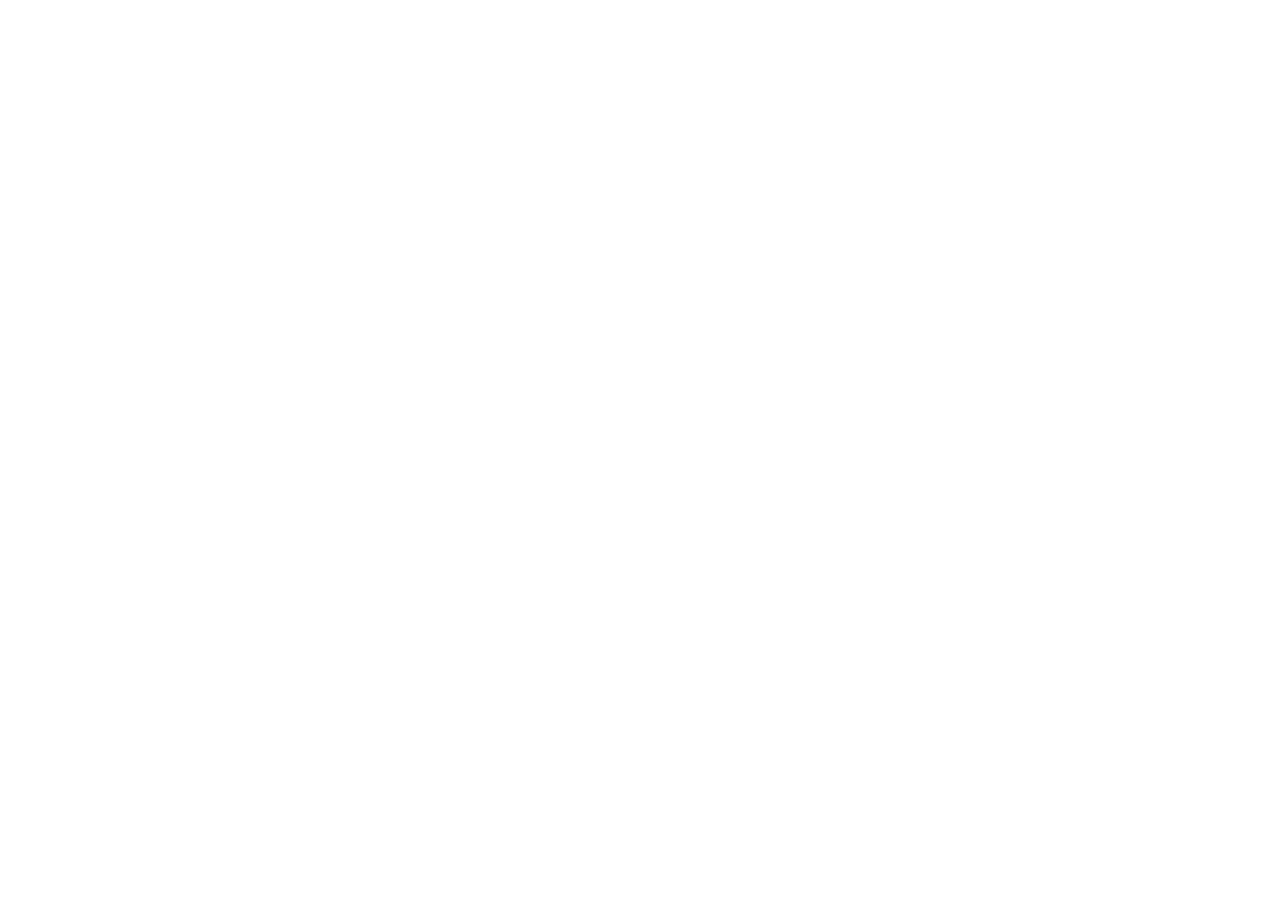
==== index.html @ 40145ad1 "git init" ====
<!DOCTYPE html>
<html lang="en">
<head>
    <meta charset="UTF-8">
    <meta name="viewport" content="width=device-width, initial-scale=1.0">
    <title>后台主页</title>
</head>
<body>
    
</body>
</html>
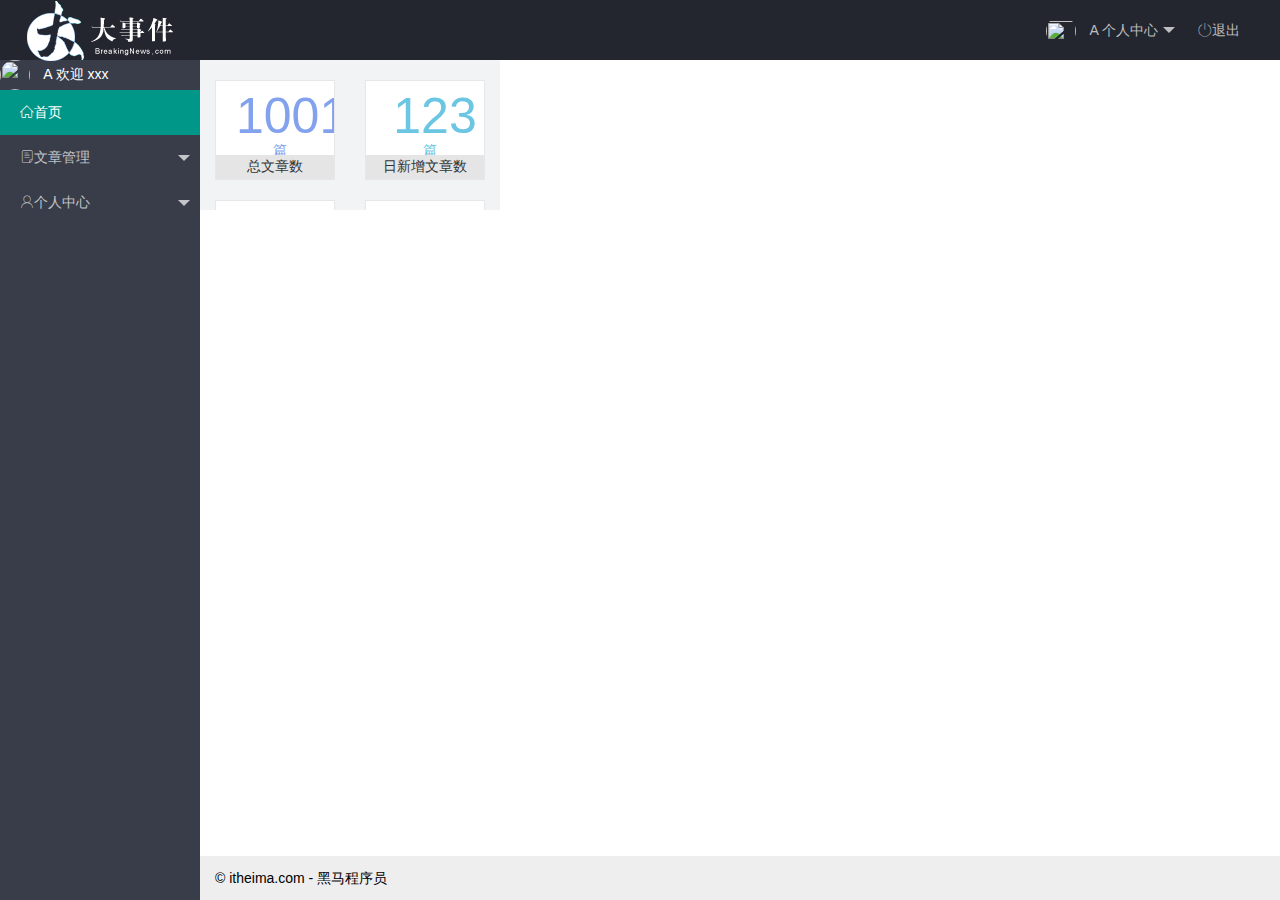
==== commit 82474c3a: "完成主页功能开发" ====
--- a/index.html
+++ b/index.html
@@ -1,11 +1,89 @@
 <!DOCTYPE html>
-<html lang="en">
+<html>
+
 <head>
-    <meta charset="UTF-8">
-    <meta name="viewport" content="width=device-width, initial-scale=1.0">
-    <title>后台主页</title>
+    <meta charset="utf-8">
+    <meta name="viewport" content="width=device-width, initial-scale=1, maximum-scale=1">
+    <title>layout 后台大布局 - Layui</title>
+    <link rel="stylesheet" href="./assets/fonts/iconfont.css">
+    <link rel="stylesheet" href="./assets/lib/layui/css/layui.css">
+    <link rel="stylesheet" href="./assets/css/index.css">
 </head>
-<body>
-    
+
+<body class="layui-layout-body">
+    <div class="layui-layout layui-layout-admin">
+        <div class="layui-header">
+            <div class="layui-logo">
+                <img src="./assets/images/logo.png" alt="">
+            </div>
+            <!-- 头部区域 -->
+
+            <ul class="layui-nav layui-layout-right">
+                <li class="layui-nav-item">
+                    <a href="javascript:;" class="userinfo">
+                        <img src="http://t.cn/RCzsdCq" class="layui-nav-img">
+                        <span class="text-avatar">A</span>
+                        个人中心
+                    </a>
+                    <dl class="layui-nav-child">
+                        <dd><a href="">基本资料</a></dd>
+                        <dd><a href="">更换头像</a></dd>
+                        <dd><a href="">重置密码</a></dd>
+                    </dl>
+                </li>
+                <li class="layui-nav-item">
+                    <a href="javascript:;" id="btnLogout"><span class="iconfont icon-tuichu"></span>退出</a>
+                </li>
+            </ul>
+        </div>
+
+        <div class="layui-side layui-bg-black">
+            <div class="layui-side-scroll">
+                <div class="userinfo">
+                    <img src="http://t.cn/RCzsdCq" class="layui-nav-img">
+                        <span class="text-avatar">A</span>
+                        <span id="welcome">欢迎 xxx</span>
+                </div>
+                <!-- 左侧导航区域 -->
+                <ul class="layui-nav layui-nav-tree" lay-filter="test" lay-shrink="all">
+                    <li class="layui-nav-item layui-this">
+                        <!-- 当a的target为iframe的name属性值时，指定a的打开位置为iframe标签 -->
+                        <a href="./home/dashboard.html" target="fm"><span class="iconfont icon-home"></span>首页</a>
+                    </li>
+                    <li class="layui-nav-item">
+                        <a class="" href="javascript:;"><span class="iconfont icon-16"></span></i>文章管理</a>
+                        <dl class="layui-nav-child">
+                            <dd><a href="javascript:;"><i class="layui-icon layui-icon-app"></i>文件类别</a></dd>
+                            <dd><a href="javascript:;"><i class="layui-icon layui-icon-list"></i>文章列表</a></dd>
+                            <dd><a href="javascript:;"><i class="layui-icon layui-icon-release"></i>发表文章</a></dd>
+                        </dl>
+                    </li>
+                    <li class="layui-nav-item"><a class="" href="javascript:;"><span
+                                class="iconfont icon-user"></span>个人中心</a>
+                        <dl class="layui-nav-child">
+                            <dd><a href="javascript:;"><i class="layui-icon layui-icon-user"></i>基本资料</a></dd>
+                            <dd><a href="javascript:;"><i class="layui-icon layui-icon-picture-fine"></i>更换头像</a></dd>
+                            <dd><a href="javascript:;"><i class="layui-icon layui-icon-password"></i>重置密码</a></dd>
+                        </dl>
+                    </li>
+                </ul>
+            </div>
+        </div>
+
+        <div class="layui-body">
+            <!-- 内容主体区域 -->
+            <iframe name="fm" src="./home/dashboard.html" frameborder="0"></iframe>
+        </div>
+
+        <div class="layui-footer">
+            <!-- 底部固定区域 -->
+            © itheima.com - 黑马程序员
+        </div>
+    </div>
+    <script src="./assets/lib/layui/layui.all.js"></script>
+    <script src="./assets/lib/jquery.js"></script>
+    <script src="./assets/js/baseAPIs.js"></script>
+    <script src="./assets/js/index.js"></script>
 </body>
+
 </html>--- a/assets/fonts/iconfont.css
+++ b/assets/fonts/iconfont.css
@@ -0,0 +1,37 @@
+@font-face {font-family: "iconfont";
+  src: url('iconfont.eot?t=1576139966484'); /* IE9 */
+  src: url('iconfont.eot?t=1576139966484#iefix') format('embedded-opentype'), /* IE6-IE8 */
+  url('[data-uri]') format('woff2'),
+  url('iconfont.woff?t=1576139966484') format('woff'),
+  url('iconfont.ttf?t=1576139966484') format('truetype'), /* chrome, firefox, opera, Safari, Android, iOS 4.2+ */
+  url('iconfont.svg?t=1576139966484#iconfont') format('svg'); /* iOS 4.1- */
+}
+
+.iconfont {
+  font-family: "iconfont" !important;
+  font-size: 16px;
+  font-style: normal;
+  -webkit-font-smoothing: antialiased;
+  -moz-osx-font-smoothing: grayscale;
+}
+
+.icon-home:before {
+  content: "\e6a9";
+}
+
+.icon-user:before {
+  content: "\e614";
+}
+
+.icon-pinglun:before {
+  content: "\e616";
+}
+
+.icon-tuichu:before {
+  content: "\e865";
+}
+
+.icon-16:before {
+  content: "\e615";
+}
+
--- a/assets/lib/layui/css/layui.css
+++ b/assets/lib/layui/css/layui.css
@@ -0,0 +1,2 @@
+/** layui-v2.5.5 MIT License By https://www.layui.com */
+ .layui-inline,img{display:inline-block;vertical-align:middle}h1,h2,h3,h4,h5,h6{font-weight:400}.layui-edge,.layui-header,.layui-inline,.layui-main{position:relative}.layui-body,.layui-edge,.layui-elip{overflow:hidden}.layui-btn,.layui-edge,.layui-inline,img{vertical-align:middle}.layui-btn,.layui-disabled,.layui-icon,.layui-unselect{-moz-user-select:none;-webkit-user-select:none;-ms-user-select:none}.layui-elip,.layui-form-checkbox span,.layui-form-pane .layui-form-label{text-overflow:ellipsis;white-space:nowrap}.layui-breadcrumb,.layui-tree-btnGroup{visibility:hidden}blockquote,body,button,dd,div,dl,dt,form,h1,h2,h3,h4,h5,h6,input,li,ol,p,pre,td,textarea,th,ul{margin:0;padding:0;-webkit-tap-highlight-color:rgba(0,0,0,0)}a:active,a:hover{outline:0}img{border:none}li{list-style:none}table{border-collapse:collapse;border-spacing:0}h4,h5,h6{font-size:100%}button,input,optgroup,option,select,textarea{font-family:inherit;font-size:inherit;font-style:inherit;font-weight:inherit;outline:0}pre{white-space:pre-wrap;white-space:-moz-pre-wrap;white-space:-pre-wrap;white-space:-o-pre-wrap;word-wrap:break-word}body{line-height:24px;font:14px Helvetica Neue,Helvetica,PingFang SC,Tahoma,Arial,sans-serif}hr{height:1px;margin:10px 0;border:0;clear:both}a{color:#333;text-decoration:none}a:hover{color:#777}a cite{font-style:normal;*cursor:pointer}.layui-border-box,.layui-border-box *{box-sizing:border-box}.layui-box,.layui-box *{box-sizing:content-box}.layui-clear{clear:both;*zoom:1}.layui-clear:after{content:'\20';clear:both;*zoom:1;display:block;height:0}.layui-inline{*display:inline;*zoom:1}.layui-edge{display:inline-block;width:0;height:0;border-width:6px;border-style:dashed;border-color:transparent}.layui-edge-top{top:-4px;border-bottom-color:#999;border-bottom-style:solid}.layui-edge-right{border-left-color:#999;border-left-style:solid}.layui-edge-bottom{top:2px;border-top-color:#999;border-top-style:solid}.layui-edge-left{border-right-color:#999;border-right-style:solid}.layui-disabled,.layui-disabled:hover{color:#d2d2d2!important;cursor:not-allowed!important}.layui-circle{border-radius:100%}.layui-show{display:block!important}.layui-hide{display:none!important}@font-face{font-family:layui-icon;src:url(../font/iconfont.eot?v=250);src:url(../font/iconfont.eot?v=250#iefix) format('embedded-opentype'),url(../font/iconfont.woff2?v=250) format('woff2'),url(../font/iconfont.woff?v=250) format('woff'),url(../font/iconfont.ttf?v=250) format('truetype'),url(../font/iconfont.svg?v=250#layui-icon) format('svg')}.layui-icon{font-family:layui-icon!important;font-size:16px;font-style:normal;-webkit-font-smoothing:antialiased;-moz-osx-font-smoothing:grayscale}.layui-icon-reply-fill:before{content:"\e611"}.layui-icon-set-fill:before{content:"\e614"}.layui-icon-menu-fill:before{content:"\e60f"}.layui-icon-search:before{content:"\e615"}.layui-icon-share:before{content:"\e641"}.layui-icon-set-sm:before{content:"\e620"}.layui-icon-engine:before{content:"\e628"}.layui-icon-close:before{content:"\1006"}.layui-icon-close-fill:before{content:"\1007"}.layui-icon-chart-screen:before{content:"\e629"}.layui-icon-star:before{content:"\e600"}.layui-icon-circle-dot:before{content:"\e617"}.layui-icon-chat:before{content:"\e606"}.layui-icon-release:before{content:"\e609"}.layui-icon-list:before{content:"\e60a"}.layui-icon-chart:before{content:"\e62c"}.layui-icon-ok-circle:before{content:"\1005"}.layui-icon-layim-theme:before{content:"\e61b"}.layui-icon-table:before{content:"\e62d"}.layui-icon-right:before{content:"\e602"}.layui-icon-left:before{content:"\e603"}.layui-icon-cart-simple:before{content:"\e698"}.layui-icon-face-cry:before{content:"\e69c"}.layui-icon-face-smile:before{content:"\e6af"}.layui-icon-survey:before{content:"\e6b2"}.layui-icon-tree:before{content:"\e62e"}.layui-icon-upload-circle:before{content:"\e62f"}.layui-icon-add-circle:before{content:"\e61f"}.layui-icon-download-circle:before{content:"\e601"}.layui-icon-templeate-1:before{content:"\e630"}.layui-icon-util:before{content:"\e631"}.layui-icon-face-surprised:before{content:"\e664"}.layui-icon-edit:before{content:"\e642"}.layui-icon-speaker:before{content:"\e645"}.layui-icon-down:before{content:"\e61a"}.layui-icon-file:before{content:"\e621"}.layui-icon-layouts:before{content:"\e632"}.layui-icon-rate-half:before{content:"\e6c9"}.layui-icon-add-circle-fine:before{content:"\e608"}.layui-icon-prev-circle:before{content:"\e633"}.layui-icon-read:before{content:"\e705"}.layui-icon-404:before{content:"\e61c"}.layui-icon-carousel:before{content:"\e634"}.layui-icon-help:before{content:"\e607"}.layui-icon-code-circle:before{content:"\e635"}.layui-icon-water:before{content:"\e636"}.layui-icon-username:before{content:"\e66f"}.layui-icon-find-fill:before{content:"\e670"}.layui-icon-about:before{content:"\e60b"}.layui-icon-location:before{content:"\e715"}.layui-icon-up:before{content:"\e619"}.layui-icon-pause:before{content:"\e651"}.layui-icon-date:before{content:"\e637"}.layui-icon-layim-uploadfile:before{content:"\e61d"}.layui-icon-delete:before{content:"\e640"}.layui-icon-play:before{content:"\e652"}.layui-icon-top:before{content:"\e604"}.layui-icon-friends:before{content:"\e612"}.layui-icon-refresh-3:before{content:"\e9aa"}.layui-icon-ok:before{content:"\e605"}.layui-icon-layer:before{content:"\e638"}.layui-icon-face-smile-fine:before{content:"\e60c"}.layui-icon-dollar:before{content:"\e659"}.layui-icon-group:before{content:"\e613"}.layui-icon-layim-download:before{content:"\e61e"}.layui-icon-picture-fine:before{content:"\e60d"}.layui-icon-link:before{content:"\e64c"}.layui-icon-diamond:before{content:"\e735"}.layui-icon-log:before{content:"\e60e"}.layui-icon-rate-solid:before{content:"\e67a"}.layui-icon-fonts-del:before{content:"\e64f"}.layui-icon-unlink:before{content:"\e64d"}.layui-icon-fonts-clear:before{content:"\e639"}.layui-icon-triangle-r:before{content:"\e623"}.layui-icon-circle:before{content:"\e63f"}.layui-icon-radio:before{content:"\e643"}.layui-icon-align-center:before{content:"\e647"}.layui-icon-align-right:before{content:"\e648"}.layui-icon-align-left:before{content:"\e649"}.layui-icon-loading-1:before{content:"\e63e"}.layui-icon-return:before{content:"\e65c"}.layui-icon-fonts-strong:before{content:"\e62b"}.layui-icon-upload:before{content:"\e67c"}.layui-icon-dialogue:before{content:"\e63a"}.layui-icon-video:before{content:"\e6ed"}.layui-icon-headset:before{content:"\e6fc"}.layui-icon-cellphone-fine:before{content:"\e63b"}.layui-icon-add-1:before{content:"\e654"}.layui-icon-face-smile-b:before{content:"\e650"}.layui-icon-fonts-html:before{content:"\e64b"}.layui-icon-form:before{content:"\e63c"}.layui-icon-cart:before{content:"\e657"}.layui-icon-camera-fill:before{content:"\e65d"}.layui-icon-tabs:before{content:"\e62a"}.layui-icon-fonts-code:before{content:"\e64e"}.layui-icon-fire:before{content:"\e756"}.layui-icon-set:before{content:"\e716"}.layui-icon-fonts-u:before{content:"\e646"}.layui-icon-triangle-d:before{content:"\e625"}.layui-icon-tips:before{content:"\e702"}.layui-icon-picture:before{content:"\e64a"}.layui-icon-more-vertical:before{content:"\e671"}.layui-icon-flag:before{content:"\e66c"}.layui-icon-loading:before{content:"\e63d"}.layui-icon-fonts-i:before{content:"\e644"}.layui-icon-refresh-1:before{content:"\e666"}.layui-icon-rmb:before{content:"\e65e"}.layui-icon-home:before{content:"\e68e"}.layui-icon-user:before{content:"\e770"}.layui-icon-notice:before{content:"\e667"}.layui-icon-login-weibo:before{content:"\e675"}.layui-icon-voice:before{content:"\e688"}.layui-icon-upload-drag:before{content:"\e681"}.layui-icon-login-qq:before{content:"\e676"}.layui-icon-snowflake:before{content:"\e6b1"}.layui-icon-file-b:before{content:"\e655"}.layui-icon-template:before{content:"\e663"}.layui-icon-auz:before{content:"\e672"}.layui-icon-console:before{content:"\e665"}.layui-icon-app:before{content:"\e653"}.layui-icon-prev:before{content:"\e65a"}.layui-icon-website:before{content:"\e7ae"}.layui-icon-next:before{content:"\e65b"}.layui-icon-component:before{content:"\e857"}.layui-icon-more:before{content:"\e65f"}.layui-icon-login-wechat:before{content:"\e677"}.layui-icon-shrink-right:before{content:"\e668"}.layui-icon-spread-left:before{content:"\e66b"}.layui-icon-camera:before{content:"\e660"}.layui-icon-note:before{content:"\e66e"}.layui-icon-refresh:before{content:"\e669"}.layui-icon-female:before{content:"\e661"}.layui-icon-male:before{content:"\e662"}.layui-icon-password:before{content:"\e673"}.layui-icon-senior:before{content:"\e674"}.layui-icon-theme:before{content:"\e66a"}.layui-icon-tread:before{content:"\e6c5"}.layui-icon-praise:before{content:"\e6c6"}.layui-icon-star-fill:before{content:"\e658"}.layui-icon-rate:before{content:"\e67b"}.layui-icon-template-1:before{content:"\e656"}.layui-icon-vercode:before{content:"\e679"}.layui-icon-cellphone:before{content:"\e678"}.layui-icon-screen-full:before{content:"\e622"}.layui-icon-screen-restore:before{content:"\e758"}.layui-icon-cols:before{content:"\e610"}.layui-icon-export:before{content:"\e67d"}.layui-icon-print:before{content:"\e66d"}.layui-icon-slider:before{content:"\e714"}.layui-icon-addition:before{content:"\e624"}.layui-icon-subtraction:before{content:"\e67e"}.layui-icon-service:before{content:"\e626"}.layui-icon-transfer:before{content:"\e691"}.layui-main{width:1140px;margin:0 auto}.layui-header{z-index:1000;height:60px}.layui-header a:hover{transition:all .5s;-webkit-transition:all .5s}.layui-side{position:fixed;left:0;top:0;bottom:0;z-index:999;width:200px;overflow-x:hidden}.layui-side-scroll{position:relative;width:220px;height:100%;overflow-x:hidden}.layui-body{position:absolute;left:200px;right:0;top:0;bottom:0;z-index:998;width:auto;overflow-y:auto;box-sizing:border-box}.layui-layout-body{overflow:hidden}.layui-layout-admin .layui-header{background-color:#23262E}.layui-layout-admin .layui-side{top:60px;width:200px;overflow-x:hidden}.layui-layout-admin .layui-body{position:fixed;top:60px;bottom:44px}.layui-layout-admin .layui-main{width:auto;margin:0 15px}.layui-layout-admin .layui-footer{position:fixed;left:200px;right:0;bottom:0;height:44px;line-height:44px;padding:0 15px;background-color:#eee}.layui-layout-admin .layui-logo{position:absolute;left:0;top:0;width:200px;height:100%;line-height:60px;text-align:center;color:#009688;font-size:16px}.layui-layout-admin .layui-header .layui-nav{background:0 0}.layui-layout-left{position:absolute!important;left:200px;top:0}.layui-layout-right{position:absolute!important;right:0;top:0}.layui-container{position:relative;margin:0 auto;padding:0 15px;box-sizing:border-box}.layui-fluid{position:relative;margin:0 auto;padding:0 15px}.layui-row:after,.layui-row:before{content:'';display:block;clear:both}.layui-col-lg1,.layui-col-lg10,.layui-col-lg11,.layui-col-lg12,.layui-col-lg2,.layui-col-lg3,.layui-col-lg4,.layui-col-lg5,.layui-col-lg6,.layui-col-lg7,.layui-col-lg8,.layui-col-lg9,.layui-col-md1,.layui-col-md10,.layui-col-md11,.layui-col-md12,.layui-col-md2,.layui-col-md3,.layui-col-md4,.layui-col-md5,.layui-col-md6,.layui-col-md7,.layui-col-md8,.layui-col-md9,.layui-col-sm1,.layui-col-sm10,.layui-col-sm11,.layui-col-sm12,.layui-col-sm2,.layui-col-sm3,.layui-col-sm4,.layui-col-sm5,.layui-col-sm6,.layui-col-sm7,.layui-col-sm8,.layui-col-sm9,.layui-col-xs1,.layui-col-xs10,.layui-col-xs11,.layui-col-xs12,.layui-col-xs2,.layui-col-xs3,.layui-col-xs4,.layui-col-xs5,.layui-col-xs6,.layui-col-xs7,.layui-col-xs8,.layui-col-xs9{position:relative;display:block;box-sizing:border-box}.layui-col-xs1,.layui-col-xs10,.layui-col-xs11,.layui-col-xs12,.layui-col-xs2,.layui-col-xs3,.layui-col-xs4,.layui-col-xs5,.layui-col-xs6,.layui-col-xs7,.layui-col-xs8,.layui-col-xs9{float:left}.layui-col-xs1{width:8.33333333%}.layui-col-xs2{width:16.66666667%}.layui-col-xs3{width:25%}.layui-col-xs4{width:33.33333333%}.layui-col-xs5{width:41.66666667%}.layui-col-xs6{width:50%}.layui-col-xs7{width:58.33333333%}.layui-col-xs8{width:66.66666667%}.layui-col-xs9{width:75%}.layui-col-xs10{width:83.33333333%}.layui-col-xs11{width:91.66666667%}.layui-col-xs12{width:100%}.layui-col-xs-offset1{margin-left:8.33333333%}.layui-col-xs-offset2{margin-left:16.66666667%}.layui-col-xs-offset3{margin-left:25%}.layui-col-xs-offset4{margin-left:33.33333333%}.layui-col-xs-offset5{margin-left:41.66666667%}.layui-col-xs-offset6{margin-left:50%}.layui-col-xs-offset7{margin-left:58.33333333%}.layui-col-xs-offset8{margin-left:66.66666667%}.layui-col-xs-offset9{margin-left:75%}.layui-col-xs-offset10{margin-left:83.33333333%}.layui-col-xs-offset11{margin-left:91.66666667%}.layui-col-xs-offset12{margin-left:100%}@media screen and (max-width:768px){.layui-hide-xs{display:none!important}.layui-show-xs-block{display:block!important}.layui-show-xs-inline{display:inline!important}.layui-show-xs-inline-block{display:inline-block!important}}@media screen and (min-width:768px){.layui-container{width:750px}.layui-hide-sm{display:none!important}.layui-show-sm-block{display:block!important}.layui-show-sm-inline{display:inline!important}.layui-show-sm-inline-block{display:inline-block!important}.layui-col-sm1,.layui-col-sm10,.layui-col-sm11,.layui-col-sm12,.layui-col-sm2,.layui-col-sm3,.layui-col-sm4,.layui-col-sm5,.layui-col-sm6,.layui-col-sm7,.layui-col-sm8,.layui-col-sm9{float:left}.layui-col-sm1{width:8.33333333%}.layui-col-sm2{width:16.66666667%}.layui-col-sm3{width:25%}.layui-col-sm4{width:33.33333333%}.layui-col-sm5{width:41.66666667%}.layui-col-sm6{width:50%}.layui-col-sm7{width:58.33333333%}.layui-col-sm8{width:66.66666667%}.layui-col-sm9{width:75%}.layui-col-sm10{width:83.33333333%}.layui-col-sm11{width:91.66666667%}.layui-col-sm12{width:100%}.layui-col-sm-offset1{margin-left:8.33333333%}.layui-col-sm-offset2{margin-left:16.66666667%}.layui-col-sm-offset3{margin-left:25%}.layui-col-sm-offset4{margin-left:33.33333333%}.layui-col-sm-offset5{margin-left:41.66666667%}.layui-col-sm-offset6{margin-left:50%}.layui-col-sm-offset7{margin-left:58.33333333%}.layui-col-sm-offset8{margin-left:66.66666667%}.layui-col-sm-offset9{margin-left:75%}.layui-col-sm-offset10{margin-left:83.33333333%}.layui-col-sm-offset11{margin-left:91.66666667%}.layui-col-sm-offset12{margin-left:100%}}@media screen and (min-width:992px){.layui-container{width:970px}.layui-hide-md{display:none!important}.layui-show-md-block{display:block!important}.layui-show-md-inline{display:inline!important}.layui-show-md-inline-block{display:inline-block!important}.layui-col-md1,.layui-col-md10,.layui-col-md11,.layui-col-md12,.layui-col-md2,.layui-col-md3,.layui-col-md4,.layui-col-md5,.layui-col-md6,.layui-col-md7,.layui-col-md8,.layui-col-md9{float:left}.layui-col-md1{width:8.33333333%}.layui-col-md2{width:16.66666667%}.layui-col-md3{width:25%}.layui-col-md4{width:33.33333333%}.layui-col-md5{width:41.66666667%}.layui-col-md6{width:50%}.layui-col-md7{width:58.33333333%}.layui-col-md8{width:66.66666667%}.layui-col-md9{width:75%}.layui-col-md10{width:83.33333333%}.layui-col-md11{width:91.66666667%}.layui-col-md12{width:100%}.layui-col-md-offset1{margin-left:8.33333333%}.layui-col-md-offset2{margin-left:16.66666667%}.layui-col-md-offset3{margin-left:25%}.layui-col-md-offset4{margin-left:33.33333333%}.layui-col-md-offset5{margin-left:41.66666667%}.layui-col-md-offset6{margin-left:50%}.layui-col-md-offset7{margin-left:58.33333333%}.layui-col-md-offset8{margin-left:66.66666667%}.layui-col-md-offset9{margin-left:75%}.layui-col-md-offset10{margin-left:83.33333333%}.layui-col-md-offset11{margin-left:91.66666667%}.layui-col-md-offset12{margin-left:100%}}@media screen and (min-width:1200px){.layui-container{width:1170px}.layui-hide-lg{display:none!important}.layui-show-lg-block{display:block!important}.layui-show-lg-inline{display:inline!important}.layui-show-lg-inline-block{display:inline-block!important}.layui-col-lg1,.layui-col-lg10,.layui-col-lg11,.layui-col-lg12,.layui-col-lg2,.layui-col-lg3,.layui-col-lg4,.layui-col-lg5,.layui-col-lg6,.layui-col-lg7,.layui-col-lg8,.layui-col-lg9{float:left}.layui-col-lg1{width:8.33333333%}.layui-col-lg2{width:16.66666667%}.layui-col-lg3{width:25%}.layui-col-lg4{width:33.33333333%}.layui-col-lg5{width:41.66666667%}.layui-col-lg6{width:50%}.layui-col-lg7{width:58.33333333%}.layui-col-lg8{width:66.66666667%}.layui-col-lg9{width:75%}.layui-col-lg10{width:83.33333333%}.layui-col-lg11{width:91.66666667%}.layui-col-lg12{width:100%}.layui-col-lg-offset1{margin-left:8.33333333%}.layui-col-lg-offset2{margin-left:16.66666667%}.layui-col-lg-offset3{margin-left:25%}.layui-col-lg-offset4{margin-left:33.33333333%}.layui-col-lg-offset5{margin-left:41.66666667%}.layui-col-lg-offset6{margin-left:50%}.layui-col-lg-offset7{margin-left:58.33333333%}.layui-col-lg-offset8{margin-left:66.66666667%}.layui-col-lg-offset9{margin-left:75%}.layui-col-lg-offset10{margin-left:83.33333333%}.layui-col-lg-offset11{margin-left:91.66666667%}.layui-col-lg-offset12{margin-left:100%}}.layui-col-space1{margin:-.5px}.layui-col-space1>*{padding:.5px}.layui-col-space3{margin:-1.5px}.layui-col-space3>*{padding:1.5px}.layui-col-space5{margin:-2.5px}.layui-col-space5>*{padding:2.5px}.layui-col-space8{margin:-3.5px}.layui-col-space8>*{padding:3.5px}.layui-col-space10{margin:-5px}.layui-col-space10>*{padding:5px}.layui-col-space12{margin:-6px}.layui-col-space12>*{padding:6px}.layui-col-space15{margin:-7.5px}.layui-col-space15>*{padding:7.5px}.layui-col-space18{margin:-9px}.layui-col-space18>*{padding:9px}.layui-col-space20{margin:-10px}.layui-col-space20>*{padding:10px}.layui-col-space22{margin:-11px}.layui-col-space22>*{padding:11px}.layui-col-space25{margin:-12.5px}.layui-col-space25>*{padding:12.5px}.layui-col-space30{margin:-15px}.layui-col-space30>*{padding:15px}.layui-btn,.layui-input,.layui-select,.layui-textarea,.layui-upload-button{outline:0;-webkit-appearance:none;transition:all .3s;-webkit-transition:all .3s;box-sizing:border-box}.layui-elem-quote{margin-bottom:10px;padding:15px;line-height:22px;border-left:5px solid #009688;border-radius:0 2px 2px 0;background-color:#f2f2f2}.layui-quote-nm{border-style:solid;border-width:1px 1px 1px 5px;background:0 0}.layui-elem-field{margin-bottom:10px;padding:0;border-width:1px;border-style:solid}.layui-elem-field legend{margin-left:20px;padding:0 10px;font-size:20px;font-weight:300}.layui-field-title{margin:10px 0 20px;border-width:1px 0 0}.layui-field-box{padding:10px 15px}.layui-field-title .layui-field-box{padding:10px 0}.layui-progress{position:relative;height:6px;border-radius:20px;background-color:#e2e2e2}.layui-progress-bar{position:absolute;left:0;top:0;width:0;max-width:100%;height:6px;border-radius:20px;text-align:right;background-color:#5FB878;transition:all .3s;-webkit-transition:all .3s}.layui-progress-big,.layui-progress-big .layui-progress-bar{height:18px;line-height:18px}.layui-progress-text{position:relative;top:-20px;line-height:18px;font-size:12px;color:#666}.layui-progress-big .layui-progress-text{position:static;padding:0 10px;color:#fff}.layui-collapse{border-width:1px;border-style:solid;border-radius:2px}.layui-colla-content,.layui-colla-item{border-top-width:1px;border-top-style:solid}.layui-colla-item:first-child{border-top:none}.layui-colla-title{position:relative;height:42px;line-height:42px;padding:0 15px 0 35px;color:#333;background-color:#f2f2f2;cursor:pointer;font-size:14px;overflow:hidden}.layui-colla-content{display:none;padding:10px 15px;line-height:22px;color:#666}.layui-colla-icon{position:absolute;left:15px;top:0;font-size:14px}.layui-card{margin-bottom:15px;border-radius:2px;background-color:#fff;box-shadow:0 1px 2px 0 rgba(0,0,0,.05)}.layui-card:last-child{margin-bottom:0}.layui-card-header{position:relative;height:42px;line-height:42px;padding:0 15px;border-bottom:1px solid #f6f6f6;color:#333;border-radius:2px 2px 0 0;font-size:14px}.layui-bg-black,.layui-bg-blue,.layui-bg-cyan,.layui-bg-green,.layui-bg-orange,.layui-bg-red{color:#fff!important}.layui-card-body{position:relative;padding:10px 15px;line-height:24px}.layui-card-body[pad15]{padding:15px}.layui-card-body[pad20]{padding:20px}.layui-card-body .layui-table{margin:5px 0}.layui-card .layui-tab{margin:0}.layui-panel-window{position:relative;padding:15px;border-radius:0;border-top:5px solid #E6E6E6;background-color:#fff}.layui-auxiliar-moving{position:fixed;left:0;right:0;top:0;bottom:0;width:100%;height:100%;background:0 0;z-index:9999999999}.layui-form-label,.layui-form-mid,.layui-form-select,.layui-input-block,.layui-input-inline,.layui-textarea{position:relative}.layui-bg-red{background-color:#FF5722!important}.layui-bg-orange{background-color:#FFB800!important}.layui-bg-green{background-color:#009688!important}.layui-bg-cyan{background-color:#2F4056!important}.layui-bg-blue{background-color:#1E9FFF!important}.layui-bg-black{background-color:#393D49!important}.layui-bg-gray{background-color:#eee!important;color:#666!important}.layui-badge-rim,.layui-colla-content,.layui-colla-item,.layui-collapse,.layui-elem-field,.layui-form-pane .layui-form-item[pane],.layui-form-pane .layui-form-label,.layui-input,.layui-layedit,.layui-layedit-tool,.layui-quote-nm,.layui-select,.layui-tab-bar,.layui-tab-card,.layui-tab-title,.layui-tab-title .layui-this:after,.layui-textarea{border-color:#e6e6e6}.layui-timeline-item:before,hr{background-color:#e6e6e6}.layui-text{line-height:22px;font-size:14px;color:#666}.layui-text h1,.layui-text h2,.layui-text h3{font-weight:500;color:#333}.layui-text h1{font-size:30px}.layui-text h2{font-size:24px}.layui-text h3{font-size:18px}.layui-text a:not(.layui-btn){color:#01AAED}.layui-text a:not(.layui-btn):hover{text-decoration:underline}.layui-text ul{padding:5px 0 5px 15px}.layui-text ul li{margin-top:5px;list-style-type:disc}.layui-text em,.layui-word-aux{color:#999!important;padding:0 5px!important}.layui-btn{display:inline-block;height:38px;line-height:38px;padding:0 18px;background-color:#009688;color:#fff;white-space:nowrap;text-align:center;font-size:14px;border:none;border-radius:2px;cursor:pointer}.layui-btn:hover{opacity:.8;filter:alpha(opacity=80);color:#fff}.layui-btn:active{opacity:1;filter:alpha(opacity=100)}.layui-btn+.layui-btn{margin-left:10px}.layui-btn-container{font-size:0}.layui-btn-container .layui-btn{margin-right:10px;margin-bottom:10px}.layui-btn-container .layui-btn+.layui-btn{margin-left:0}.layui-table .layui-btn-container .layui-btn{margin-bottom:9px}.layui-btn-radius{border-radius:100px}.layui-btn .layui-icon{margin-right:3px;font-size:18px;vertical-align:bottom;vertical-align:middle\9}.layui-btn-primary{border:1px solid #C9C9C9;background-color:#fff;color:#555}.layui-btn-primary:hover{border-color:#009688;color:#333}.layui-btn-normal{background-color:#1E9FFF}.layui-btn-warm{background-color:#FFB800}.layui-btn-danger{background-color:#FF5722}.layui-btn-checked{background-color:#5FB878}.layui-btn-disabled,.layui-btn-disabled:active,.layui-btn-disabled:hover{border:1px solid #e6e6e6;background-color:#FBFBFB;color:#C9C9C9;cursor:not-allowed;opacity:1}.layui-btn-lg{height:44px;line-height:44px;padding:0 25px;font-size:16px}.layui-btn-sm{height:30px;line-height:30px;padding:0 10px;font-size:12px}.layui-btn-sm i{font-size:16px!important}.layui-btn-xs{height:22px;line-height:22px;padding:0 5px;font-size:12px}.layui-btn-xs i{font-size:14px!important}.layui-btn-group{display:inline-block;vertical-align:middle;font-size:0}.layui-btn-group .layui-btn{margin-left:0!important;margin-right:0!important;border-left:1px solid rgba(255,255,255,.5);border-radius:0}.layui-btn-group .layui-btn-primary{border-left:none}.layui-btn-group .layui-btn-primary:hover{border-color:#C9C9C9;color:#009688}.layui-btn-group .layui-btn:first-child{border-left:none;border-radius:2px 0 0 2px}.layui-btn-group .layui-btn-primary:first-child{border-left:1px solid #c9c9c9}.layui-btn-group .layui-btn:last-child{border-radius:0 2px 2px 0}.layui-btn-group .layui-btn+.layui-btn{margin-left:0}.layui-btn-group+.layui-btn-group{margin-left:10px}.layui-btn-fluid{width:100%}.layui-input,.layui-select,.layui-textarea{height:38px;line-height:1.3;line-height:38px\9;border-width:1px;border-style:solid;background-color:#fff;border-radius:2px}.layui-input::-webkit-input-placeholder,.layui-select::-webkit-input-placeholder,.layui-textarea::-webkit-input-placeholder{line-height:1.3}.layui-input,.layui-textarea{display:block;width:100%;padding-left:10px}.layui-input:hover,.layui-textarea:hover{border-color:#D2D2D2!important}.layui-input:focus,.layui-textarea:focus{border-color:#C9C9C9!important}.layui-textarea{min-height:100px;height:auto;line-height:20px;padding:6px 10px;resize:vertical}.layui-select{padding:0 10px}.layui-form input[type=checkbox],.layui-form input[type=radio],.layui-form select{display:none}.layui-form [lay-ignore]{display:initial}.layui-form-item{margin-bottom:15px;clear:both;*zoom:1}.layui-form-item:after{content:'\20';clear:both;*zoom:1;display:block;height:0}.layui-form-label{float:left;display:block;padding:9px 15px;width:80px;font-weight:400;line-height:20px;text-align:right}.layui-form-label-col{display:block;float:none;padding:9px 0;line-height:20px;text-align:left}.layui-form-item .layui-inline{margin-bottom:5px;margin-right:10px}.layui-input-block{margin-left:110px;min-height:36px}.layui-input-inline{display:inline-block;vertical-align:middle}.layui-form-item .layui-input-inline{float:left;width:190px;margin-right:10px}.layui-form-text .layui-input-inline{width:auto}.layui-form-mid{float:left;display:block;padding:9px 0!important;line-height:20px;margin-right:10px}.layui-form-danger+.layui-form-select .layui-input,.layui-form-danger:focus{border-color:#FF5722!important}.layui-form-select .layui-input{padding-right:30px;cursor:pointer}.layui-form-select .layui-edge{position:absolute;right:10px;top:50%;margin-top:-3px;cursor:pointer;border-width:6px;border-top-color:#c2c2c2;border-top-style:solid;transition:all .3s;-webkit-transition:all .3s}.layui-form-select dl{display:none;position:absolute;left:0;top:42px;padding:5px 0;z-index:899;min-width:100%;border:1px solid #d2d2d2;max-height:300px;overflow-y:auto;background-color:#fff;border-radius:2px;box-shadow:0 2px 4px rgba(0,0,0,.12);box-sizing:border-box}.layui-form-select dl dd,.layui-form-select dl dt{padding:0 10px;line-height:36px;white-space:nowrap;overflow:hidden;text-overflow:ellipsis}.layui-form-select dl dt{font-size:12px;color:#999}.layui-form-select dl dd{cursor:pointer}.layui-form-select dl dd:hover{background-color:#f2f2f2;-webkit-transition:.5s all;transition:.5s all}.layui-form-select .layui-select-group dd{padding-left:20px}.layui-form-select dl dd.layui-select-tips{padding-left:10px!important;color:#999}.layui-form-select dl dd.layui-this{background-color:#5FB878;color:#fff}.layui-form-checkbox,.layui-form-select dl dd.layui-disabled{background-color:#fff}.layui-form-selected dl{display:block}.layui-form-checkbox,.layui-form-checkbox *,.layui-form-switch{display:inline-block;vertical-align:middle}.layui-form-selected .layui-edge{margin-top:-9px;-webkit-transform:rotate(180deg);transform:rotate(180deg);margin-top:-3px\9}:root .layui-form-selected .layui-edge{margin-top:-9px\0/IE9}.layui-form-selectup dl{top:auto;bottom:42px}.layui-select-none{margin:5px 0;text-align:center;color:#999}.layui-select-disabled .layui-disabled{border-color:#eee!important}.layui-select-disabled .layui-edge{border-top-color:#d2d2d2}.layui-form-checkbox{position:relative;height:30px;line-height:30px;margin-right:10px;padding-right:30px;cursor:pointer;font-size:0;-webkit-transition:.1s linear;transition:.1s linear;box-sizing:border-box}.layui-form-checkbox span{padding:0 10px;height:100%;font-size:14px;border-radius:2px 0 0 2px;background-color:#d2d2d2;color:#fff;overflow:hidden}.layui-form-checkbox:hover span{background-color:#c2c2c2}.layui-form-checkbox i{position:absolute;right:0;top:0;width:30px;height:28px;border:1px solid #d2d2d2;border-left:none;border-radius:0 2px 2px 0;color:#fff;font-size:20px;text-align:center}.layui-form-checkbox:hover i{border-color:#c2c2c2;color:#c2c2c2}.layui-form-checked,.layui-form-checked:hover{border-color:#5FB878}.layui-form-checked span,.layui-form-checked:hover span{background-color:#5FB878}.layui-form-checked i,.layui-form-checked:hover i{color:#5FB878}.layui-form-item .layui-form-checkbox{margin-top:4px}.layui-form-checkbox[lay-skin=primary]{height:auto!important;line-height:normal!important;min-width:18px;min-height:18px;border:none!important;margin-right:0;padding-left:28px;padding-right:0;background:0 0}.layui-form-checkbox[lay-skin=primary] span{padding-left:0;padding-right:15px;line-height:18px;background:0 0;color:#666}.layui-form-checkbox[lay-skin=primary] i{right:auto;left:0;width:16px;height:16px;line-height:16px;border:1px solid #d2d2d2;font-size:12px;border-radius:2px;background-color:#fff;-webkit-transition:.1s linear;transition:.1s linear}.layui-form-checkbox[lay-skin=primary]:hover i{border-color:#5FB878;color:#fff}.layui-form-checked[lay-skin=primary] i{border-color:#5FB878!important;background-color:#5FB878;color:#fff}.layui-checkbox-disbaled[lay-skin=primary] span{background:0 0!important;color:#c2c2c2}.layui-checkbox-disbaled[lay-skin=primary]:hover i{border-color:#d2d2d2}.layui-form-item .layui-form-checkbox[lay-skin=primary]{margin-top:10px}.layui-form-switch{position:relative;height:22px;line-height:22px;min-width:35px;padding:0 5px;margin-top:8px;border:1px solid #d2d2d2;border-radius:20px;cursor:pointer;background-color:#fff;-webkit-transition:.1s linear;transition:.1s linear}.layui-form-switch i{position:absolute;left:5px;top:3px;width:16px;height:16px;border-radius:20px;background-color:#d2d2d2;-webkit-transition:.1s linear;transition:.1s linear}.layui-form-switch em{position:relative;top:0;width:25px;margin-left:21px;padding:0!important;text-align:center!important;color:#999!important;font-style:normal!important;font-size:12px}.layui-form-onswitch{border-color:#5FB878;background-color:#5FB878}.layui-checkbox-disbaled,.layui-checkbox-disbaled i{border-color:#e2e2e2!important}.layui-form-onswitch i{left:100%;margin-left:-21px;background-color:#fff}.layui-form-onswitch em{margin-left:5px;margin-right:21px;color:#fff!important}.layui-checkbox-disbaled span{background-color:#e2e2e2!important}.layui-checkbox-disbaled:hover i{color:#fff!important}[lay-radio]{display:none}.layui-form-radio,.layui-form-radio *{display:inline-block;vertical-align:middle}.layui-form-radio{line-height:28px;margin:6px 10px 0 0;padding-right:10px;cursor:pointer;font-size:0}.layui-form-radio *{font-size:14px}.layui-form-radio>i{margin-right:8px;font-size:22px;color:#c2c2c2}.layui-form-radio>i:hover,.layui-form-radioed>i{color:#5FB878}.layui-radio-disbaled>i{color:#e2e2e2!important}.layui-form-pane .layui-form-label{width:110px;padding:8px 15px;height:38px;line-height:20px;border-width:1px;border-style:solid;border-radius:2px 0 0 2px;text-align:center;background-color:#FBFBFB;overflow:hidden;box-sizing:border-box}.layui-form-pane .layui-input-inline{margin-left:-1px}.layui-form-pane .layui-input-block{margin-left:110px;left:-1px}.layui-form-pane .layui-input{border-radius:0 2px 2px 0}.layui-form-pane .layui-form-text .layui-form-label{float:none;width:100%;border-radius:2px;box-sizing:border-box;text-align:left}.layui-form-pane .layui-form-text .layui-input-inline{display:block;margin:0;top:-1px;clear:both}.layui-form-pane .layui-form-text .layui-input-block{margin:0;left:0;top:-1px}.layui-form-pane .layui-form-text .layui-textarea{min-height:100px;border-radius:0 0 2px 2px}.layui-form-pane .layui-form-checkbox{margin:4px 0 4px 10px}.layui-form-pane .layui-form-radio,.layui-form-pane .layui-form-switch{margin-top:6px;margin-left:10px}.layui-form-pane .layui-form-item[pane]{position:relative;border-width:1px;border-style:solid}.layui-form-pane .layui-form-item[pane] .layui-form-label{position:absolute;left:0;top:0;height:100%;border-width:0 1px 0 0}.layui-form-pane .layui-form-item[pane] .layui-input-inline{margin-left:110px}@media screen and (max-width:450px){.layui-form-item .layui-form-label{text-overflow:ellipsis;overflow:hidden;white-space:nowrap}.layui-form-item .layui-inline{display:block;margin-right:0;margin-bottom:20px;clear:both}.layui-form-item .layui-inline:after{content:'\20';clear:both;display:block;height:0}.layui-form-item .layui-input-inline{display:block;float:none;left:-3px;width:auto;margin:0 0 10px 112px}.layui-form-item .layui-input-inline+.layui-form-mid{margin-left:110px;top:-5px;padding:0}.layui-form-item .layui-form-checkbox{margin-right:5px;margin-bottom:5px}}.layui-layedit{border-width:1px;border-style:solid;border-radius:2px}.layui-layedit-tool{padding:3px 5px;border-bottom-width:1px;border-bottom-style:solid;font-size:0}.layedit-tool-fixed{position:fixed;top:0;border-top:1px solid #e2e2e2}.layui-layedit-tool .layedit-tool-mid,.layui-layedit-tool .layui-icon{display:inline-block;vertical-align:middle;text-align:center;font-size:14px}.layui-layedit-tool .layui-icon{position:relative;width:32px;height:30px;line-height:30px;margin:3px 5px;color:#777;cursor:pointer;border-radius:2px}.layui-layedit-tool .layui-icon:hover{color:#393D49}.layui-layedit-tool .layui-icon:active{color:#000}.layui-layedit-tool .layedit-tool-active{background-color:#e2e2e2;color:#000}.layui-layedit-tool .layui-disabled,.layui-layedit-tool .layui-disabled:hover{color:#d2d2d2;cursor:not-allowed}.layui-layedit-tool .layedit-tool-mid{width:1px;height:18px;margin:0 10px;background-color:#d2d2d2}.layedit-tool-html{width:50px!important;font-size:30px!important}.layedit-tool-b,.layedit-tool-code,.layedit-tool-help{font-size:16px!important}.layedit-tool-d,.layedit-tool-face,.layedit-tool-image,.layedit-tool-unlink{font-size:18px!important}.layedit-tool-image input{position:absolute;font-size:0;left:0;top:0;width:100%;height:100%;opacity:.01;filter:Alpha(opacity=1);cursor:pointer}.layui-layedit-iframe iframe{display:block;width:100%}#LAY_layedit_code{overflow:hidden}.layui-laypage{display:inline-block;*display:inline;*zoom:1;vertical-align:middle;margin:10px 0;font-size:0}.layui-laypage>a:first-child,.layui-laypage>a:first-child em{border-radius:2px 0 0 2px}.layui-laypage>a:last-child,.layui-laypage>a:last-child em{border-radius:0 2px 2px 0}.layui-laypage>:first-child{margin-left:0!important}.layui-laypage>:last-child{margin-right:0!important}.layui-laypage a,.layui-laypage button,.layui-laypage input,.layui-laypage select,.layui-laypage span{border:1px solid #e2e2e2}.layui-laypage a,.layui-laypage span{display:inline-block;*display:inline;*zoom:1;vertical-align:middle;padding:0 15px;height:28px;line-height:28px;margin:0 -1px 5px 0;background-color:#fff;color:#333;font-size:12px}.layui-flow-more a *,.layui-laypage input,.layui-table-view select[lay-ignore]{display:inline-block}.layui-laypage a:hover{color:#009688}.layui-laypage em{font-style:normal}.layui-laypage .layui-laypage-spr{color:#999;font-weight:700}.layui-laypage a{text-decoration:none}.layui-laypage .layui-laypage-curr{position:relative}.layui-laypage .layui-laypage-curr em{position:relative;color:#fff}.layui-laypage .layui-laypage-curr .layui-laypage-em{position:absolute;left:-1px;top:-1px;padding:1px;width:100%;height:100%;background-color:#009688}.layui-laypage-em{border-radius:2px}.layui-laypage-next em,.layui-laypage-prev em{font-family:Sim sun;font-size:16px}.layui-laypage .layui-laypage-count,.layui-laypage .layui-laypage-limits,.layui-laypage .layui-laypage-refresh,.layui-laypage .layui-laypage-skip{margin-left:10px;margin-right:10px;padding:0;border:none}.layui-laypage .layui-laypage-limits,.layui-laypage .layui-laypage-refresh{vertical-align:top}.layui-laypage .layui-laypage-refresh i{font-size:18px;cursor:pointer}.layui-laypage select{height:22px;padding:3px;border-radius:2px;cursor:pointer}.layui-laypage .layui-laypage-skip{height:30px;line-height:30px;color:#999}.layui-laypage button,.layui-laypage input{height:30px;line-height:30px;border-radius:2px;vertical-align:top;background-color:#fff;box-sizing:border-box}.layui-laypage input{width:40px;margin:0 10px;padding:0 3px;text-align:center}.layui-laypage input:focus,.layui-laypage select:focus{border-color:#009688!important}.layui-laypage button{margin-left:10px;padding:0 10px;cursor:pointer}.layui-table,.layui-table-view{margin:10px 0}.layui-flow-more{margin:10px 0;text-align:center;color:#999;font-size:14px}.layui-flow-more a{height:32px;line-height:32px}.layui-flow-more a *{vertical-align:top}.layui-flow-more a cite{padding:0 20px;border-radius:3px;background-color:#eee;color:#333;font-style:normal}.layui-flow-more a cite:hover{opacity:.8}.layui-flow-more a i{font-size:30px;color:#737383}.layui-table{width:100%;background-color:#fff;color:#666}.layui-table tr{transition:all .3s;-webkit-transition:all .3s}.layui-table th{text-align:left;font-weight:400}.layui-table tbody tr:hover,.layui-table thead tr,.layui-table-click,.layui-table-header,.layui-table-hover,.layui-table-mend,.layui-table-patch,.layui-table-tool,.layui-table-total,.layui-table-total tr,.layui-table[lay-even] tr:nth-child(even){background-color:#f2f2f2}.layui-table td,.layui-table th,.layui-table-col-set,.layui-table-fixed-r,.layui-table-grid-down,.layui-table-header,.layui-table-page,.layui-table-tips-main,.layui-table-tool,.layui-table-total,.layui-table-view,.layui-table[lay-skin=line],.layui-table[lay-skin=row]{border-width:1px;border-style:solid;border-color:#e6e6e6}.layui-table td,.layui-table th{position:relative;padding:9px 15px;min-height:20px;line-height:20px;font-size:14px}.layui-table[lay-skin=line] td,.layui-table[lay-skin=line] th{border-width:0 0 1px}.layui-table[lay-skin=row] td,.layui-table[lay-skin=row] th{border-width:0 1px 0 0}.layui-table[lay-skin=nob] td,.layui-table[lay-skin=nob] th{border:none}.layui-table img{max-width:100px}.layui-table[lay-size=lg] td,.layui-table[lay-size=lg] th{padding:15px 30px}.layui-table-view .layui-table[lay-size=lg] .layui-table-cell{height:40px;line-height:40px}.layui-table[lay-size=sm] td,.layui-table[lay-size=sm] th{font-size:12px;padding:5px 10px}.layui-table-view .layui-table[lay-size=sm] .layui-table-cell{height:20px;line-height:20px}.layui-table[lay-data]{display:none}.layui-table-box{position:relative;overflow:hidden}.layui-table-view .layui-table{position:relative;width:auto;margin:0}.layui-table-view .layui-table[lay-skin=line]{border-width:0 1px 0 0}.layui-table-view .layui-table[lay-skin=row]{border-width:0 0 1px}.layui-table-view .layui-table td,.layui-table-view .layui-table th{padding:5px 0;border-top:none;border-left:none}.layui-table-view .layui-table th.layui-unselect .layui-table-cell span{cursor:pointer}.layui-table-view .layui-table td{cursor:default}.layui-table-view .layui-table td[data-edit=text]{cursor:text}.layui-table-view .layui-form-checkbox[lay-skin=primary] i{width:18px;height:18px}.layui-table-view .layui-form-radio{line-height:0;padding:0}.layui-table-view .layui-form-radio>i{margin:0;font-size:20px}.layui-table-init{position:absolute;left:0;top:0;width:100%;height:100%;text-align:center;z-index:110}.layui-table-init .layui-icon{position:absolute;left:50%;top:50%;margin:-15px 0 0 -15px;font-size:30px;color:#c2c2c2}.layui-table-header{border-width:0 0 1px;overflow:hidden}.layui-table-header .layui-table{margin-bottom:-1px}.layui-table-tool .layui-inline[lay-event]{position:relative;width:26px;height:26px;padding:5px;line-height:16px;margin-right:10px;text-align:center;color:#333;border:1px solid #ccc;cursor:pointer;-webkit-transition:.5s all;transition:.5s all}.layui-table-tool .layui-inline[lay-event]:hover{border:1px solid #999}.layui-table-tool-temp{padding-right:120px}.layui-table-tool-self{position:absolute;right:17px;top:10px}.layui-table-tool .layui-table-tool-self .layui-inline[lay-event]{margin:0 0 0 10px}.layui-table-tool-panel{position:absolute;top:29px;left:-1px;padding:5px 0;min-width:150px;min-height:40px;border:1px solid #d2d2d2;text-align:left;overflow-y:auto;background-color:#fff;box-shadow:0 2px 4px rgba(0,0,0,.12)}.layui-table-cell,.layui-table-tool-panel li{overflow:hidden;text-overflow:ellipsis;white-space:nowrap}.layui-table-tool-panel li{padding:0 10px;line-height:30px;-webkit-transition:.5s all;transition:.5s all}.layui-table-tool-panel li .layui-form-checkbox[lay-skin=primary]{width:100%;padding-left:28px}.layui-table-tool-panel li:hover{background-color:#f2f2f2}.layui-table-tool-panel li .layui-form-checkbox[lay-skin=primary] i{position:absolute;left:0;top:0}.layui-table-tool-panel li .layui-form-checkbox[lay-skin=primary] span{padding:0}.layui-table-tool .layui-table-tool-self .layui-table-tool-panel{left:auto;right:-1px}.layui-table-col-set{position:absolute;right:0;top:0;width:20px;height:100%;border-width:0 0 0 1px;background-color:#fff}.layui-table-sort{width:10px;height:20px;margin-left:5px;cursor:pointer!important}.layui-table-sort .layui-edge{position:absolute;left:5px;border-width:5px}.layui-table-sort .layui-table-sort-asc{top:3px;border-top:none;border-bottom-style:solid;border-bottom-color:#b2b2b2}.layui-table-sort .layui-table-sort-asc:hover{border-bottom-color:#666}.layui-table-sort .layui-table-sort-desc{bottom:5px;border-bottom:none;border-top-style:solid;border-top-color:#b2b2b2}.layui-table-sort .layui-table-sort-desc:hover{border-top-color:#666}.layui-table-sort[lay-sort=asc] .layui-table-sort-asc{border-bottom-color:#000}.layui-table-sort[lay-sort=desc] .layui-table-sort-desc{border-top-color:#000}.layui-table-cell{height:28px;line-height:28px;padding:0 15px;position:relative;box-sizing:border-box}.layui-table-cell .layui-form-checkbox[lay-skin=primary]{top:-1px;padding:0}.layui-table-cell .layui-table-link{color:#01AAED}.laytable-cell-checkbox,.laytable-cell-numbers,.laytable-cell-radio,.laytable-cell-space{padding:0;text-align:center}.layui-table-body{position:relative;overflow:auto;margin-right:-1px;margin-bottom:-1px}.layui-table-body .layui-none{line-height:26px;padding:15px;text-align:center;color:#999}.layui-table-fixed{position:absolute;left:0;top:0;z-index:101}.layui-table-fixed .layui-table-body{overflow:hidden}.layui-table-fixed-l{box-shadow:0 -1px 8px rgba(0,0,0,.08)}.layui-table-fixed-r{left:auto;right:-1px;border-width:0 0 0 1px;box-shadow:-1px 0 8px rgba(0,0,0,.08)}.layui-table-fixed-r .layui-table-header{position:relative;overflow:visible}.layui-table-mend{position:absolute;right:-49px;top:0;height:100%;width:50px}.layui-table-tool{position:relative;z-index:890;width:100%;min-height:50px;line-height:30px;padding:10px 15px;border-width:0 0 1px}.layui-table-tool .layui-btn-container{margin-bottom:-10px}.layui-table-page,.layui-table-total{border-width:1px 0 0;margin-bottom:-1px;overflow:hidden}.layui-table-page{position:relative;width:100%;padding:7px 7px 0;height:41px;font-size:12px;white-space:nowrap}.layui-table-page>div{height:26px}.layui-table-page .layui-laypage{margin:0}.layui-table-page .layui-laypage a,.layui-table-page .layui-laypage span{height:26px;line-height:26px;margin-bottom:10px;border:none;background:0 0}.layui-table-page .layui-laypage a,.layui-table-page .layui-laypage span.layui-laypage-curr{padding:0 12px}.layui-table-page .layui-laypage span{margin-left:0;padding:0}.layui-table-page .layui-laypage .layui-laypage-prev{margin-left:-7px!important}.layui-table-page .layui-laypage .layui-laypage-curr .layui-laypage-em{left:0;top:0;padding:0}.layui-table-page .layui-laypage button,.layui-table-page .layui-laypage input{height:26px;line-height:26px}.layui-table-page .layui-laypage input{width:40px}.layui-table-page .layui-laypage button{padding:0 10px}.layui-table-page select{height:18px}.layui-table-patch .layui-table-cell{padding:0;width:30px}.layui-table-edit{position:absolute;left:0;top:0;width:100%;height:100%;padding:0 14px 1px;border-radius:0;box-shadow:1px 1px 20px rgba(0,0,0,.15)}.layui-table-edit:focus{border-color:#5FB878!important}select.layui-table-edit{padding:0 0 0 10px;border-color:#C9C9C9}.layui-table-view .layui-form-checkbox,.layui-table-view .layui-form-radio,.layui-table-view .layui-form-switch{top:0;margin:0;box-sizing:content-box}.layui-table-view .layui-form-checkbox{top:-1px;height:26px;line-height:26px}.layui-table-view .layui-form-checkbox i{height:26px}.layui-table-grid .layui-table-cell{overflow:visible}.layui-table-grid-down{position:absolute;top:0;right:0;width:26px;height:100%;padding:5px 0;border-width:0 0 0 1px;text-align:center;background-color:#fff;color:#999;cursor:pointer}.layui-table-grid-down .layui-icon{position:absolute;top:50%;left:50%;margin:-8px 0 0 -8px}.layui-table-grid-down:hover{background-color:#fbfbfb}body .layui-table-tips .layui-layer-content{background:0 0;padding:0;box-shadow:0 1px 6px rgba(0,0,0,.12)}.layui-table-tips-main{margin:-44px 0 0 -1px;max-height:150px;padding:8px 15px;font-size:14px;overflow-y:scroll;background-color:#fff;color:#666}.layui-table-tips-c{position:absolute;right:-3px;top:-13px;width:20px;height:20px;padding:3px;cursor:pointer;background-color:#666;border-radius:50%;color:#fff}.layui-table-tips-c:hover{background-color:#777}.layui-table-tips-c:before{position:relative;right:-2px}.layui-upload-file{display:none!important;opacity:.01;filter:Alpha(opacity=1)}.layui-upload-drag,.layui-upload-form,.layui-upload-wrap{display:inline-block}.layui-upload-list{margin:10px 0}.layui-upload-choose{padding:0 10px;color:#999}.layui-upload-drag{position:relative;padding:30px;border:1px dashed #e2e2e2;background-color:#fff;text-align:center;cursor:pointer;color:#999}.layui-upload-drag .layui-icon{font-size:50px;color:#009688}.layui-upload-drag[lay-over]{border-color:#009688}.layui-upload-iframe{position:absolute;width:0;height:0;border:0;visibility:hidden}.layui-upload-wrap{position:relative;vertical-align:middle}.layui-upload-wrap .layui-upload-file{display:block!important;position:absolute;left:0;top:0;z-index:10;font-size:100px;width:100%;height:100%;opacity:.01;filter:Alpha(opacity=1);cursor:pointer}.layui-transfer-active,.layui-transfer-box{display:inline-block;vertical-align:middle}.layui-transfer-box,.layui-transfer-header,.layui-transfer-search{border-width:0;border-style:solid;border-color:#e6e6e6}.layui-transfer-box{position:relative;border-width:1px;width:200px;height:360px;border-radius:2px;background-color:#fff}.layui-transfer-box .layui-form-checkbox{width:100%;margin:0!important}.layui-transfer-header{height:38px;line-height:38px;padding:0 10px;border-bottom-width:1px}.layui-transfer-search{position:relative;padding:10px;border-bottom-width:1px}.layui-transfer-search .layui-input{height:32px;padding-left:30px;font-size:12px}.layui-transfer-search .layui-icon-search{position:absolute;left:20px;top:50%;margin-top:-8px;color:#666}.layui-transfer-active{margin:0 15px}.layui-transfer-active .layui-btn{display:block;margin:0;padding:0 15px;background-color:#5FB878;border-color:#5FB878;color:#fff}.layui-transfer-active .layui-btn-disabled{background-color:#FBFBFB;border-color:#e6e6e6;color:#C9C9C9}.layui-transfer-active .layui-btn:first-child{margin-bottom:15px}.layui-transfer-active .layui-btn .layui-icon{margin:0;font-size:14px!important}.layui-transfer-data{padding:5px 0;overflow:auto}.layui-transfer-data li{height:32px;line-height:32px;padding:0 10px}.layui-transfer-data li:hover{background-color:#f2f2f2;transition:.5s all}.layui-transfer-data .layui-none{padding:15px 10px;text-align:center;color:#999}.layui-nav{position:relative;padding:0 20px;background-color:#393D49;color:#fff;border-radius:2px;font-size:0;box-sizing:border-box}.layui-nav *{font-size:14px}.layui-nav .layui-nav-item{position:relative;display:inline-block;*display:inline;*zoom:1;vertical-align:middle;line-height:60px}.layui-nav .layui-nav-item a{display:block;padding:0 20px;color:#fff;color:rgba(255,255,255,.7);transition:all .3s;-webkit-transition:all .3s}.layui-nav .layui-this:after,.layui-nav-bar,.layui-nav-tree .layui-nav-itemed:after{position:absolute;left:0;top:0;width:0;height:5px;background-color:#5FB878;transition:all .2s;-webkit-transition:all .2s}.layui-nav-bar{z-index:1000}.layui-nav .layui-nav-item a:hover,.layui-nav .layui-this a{color:#fff}.layui-nav .layui-this:after{content:'';top:auto;bottom:0;width:100%}.layui-nav-img{width:30px;height:30px;margin-right:10px;border-radius:50%}.layui-nav .layui-nav-more{content:'';width:0;height:0;border-style:solid dashed dashed;border-color:#fff transparent transparent;overflow:hidden;cursor:pointer;transition:all .2s;-webkit-transition:all .2s;position:absolute;top:50%;right:3px;margin-top:-3px;border-width:6px;border-top-color:rgba(255,255,255,.7)}.layui-nav .layui-nav-mored,.layui-nav-itemed>a .layui-nav-more{margin-top:-9px;border-style:dashed dashed solid;border-color:transparent transparent #fff}.layui-nav-child{display:none;position:absolute;left:0;top:65px;min-width:100%;line-height:36px;padding:5px 0;box-shadow:0 2px 4px rgba(0,0,0,.12);border:1px solid #d2d2d2;background-color:#fff;z-index:100;border-radius:2px;white-space:nowrap}.layui-nav .layui-nav-child a{color:#333}.layui-nav .layui-nav-child a:hover{background-color:#f2f2f2;color:#000}.layui-nav-child dd{position:relative}.layui-nav .layui-nav-child dd.layui-this a,.layui-nav-child dd.layui-this{background-color:#5FB878;color:#fff}.layui-nav-child dd.layui-this:after{display:none}.layui-nav-tree{width:200px;padding:0}.layui-nav-tree .layui-nav-item{display:block;width:100%;line-height:45px}.layui-nav-tree .layui-nav-item a{position:relative;height:45px;line-height:45px;text-overflow:ellipsis;overflow:hidden;white-space:nowrap}.layui-nav-tree .layui-nav-item a:hover{background-color:#4E5465}.layui-nav-tree .layui-nav-bar{width:5px;height:0;background-color:#009688}.layui-nav-tree .layui-nav-child dd.layui-this,.layui-nav-tree .layui-nav-child dd.layui-this a,.layui-nav-tree .layui-this,.layui-nav-tree .layui-this>a,.layui-nav-tree .layui-this>a:hover{background-color:#009688;color:#fff}.layui-nav-tree .layui-this:after{display:none}.layui-nav-itemed>a,.layui-nav-tree .layui-nav-title a,.layui-nav-tree .layui-nav-title a:hover{color:#fff!important}.layui-nav-tree .layui-nav-child{position:relative;z-index:0;top:0;border:none;box-shadow:none}.layui-nav-tree .layui-nav-child a{height:40px;line-height:40px;color:#fff;color:rgba(255,255,255,.7)}.layui-nav-tree .layui-nav-child,.layui-nav-tree .layui-nav-child a:hover{background:0 0;color:#fff}.layui-nav-tree .layui-nav-more{right:10px}.layui-nav-itemed>.layui-nav-child{display:block;padding:0;background-color:rgba(0,0,0,.3)!important}.layui-nav-itemed>.layui-nav-child>.layui-this>.layui-nav-child{display:block}.layui-nav-side{position:fixed;top:0;bottom:0;left:0;overflow-x:hidden;z-index:999}.layui-bg-blue .layui-nav-bar,.layui-bg-blue .layui-nav-itemed:after,.layui-bg-blue .layui-this:after{background-color:#93D1FF}.layui-bg-blue .layui-nav-child dd.layui-this{background-color:#1E9FFF}.layui-bg-blue .layui-nav-itemed>a,.layui-nav-tree.layui-bg-blue .layui-nav-title a,.layui-nav-tree.layui-bg-blue .layui-nav-title a:hover{background-color:#007DDB!important}.layui-breadcrumb{font-size:0}.layui-breadcrumb>*{font-size:14px}.layui-breadcrumb a{color:#999!important}.layui-breadcrumb a:hover{color:#5FB878!important}.layui-breadcrumb a cite{color:#666;font-style:normal}.layui-breadcrumb span[lay-separator]{margin:0 10px;color:#999}.layui-tab{margin:10px 0;text-align:left!important}.layui-tab[overflow]>.layui-tab-title{overflow:hidden}.layui-tab-title{position:relative;left:0;height:40px;white-space:nowrap;font-size:0;border-bottom-width:1px;border-bottom-style:solid;transition:all .2s;-webkit-transition:all .2s}.layui-tab-title li{display:inline-block;*display:inline;*zoom:1;vertical-align:middle;font-size:14px;transition:all .2s;-webkit-transition:all .2s;position:relative;line-height:40px;min-width:65px;padding:0 15px;text-align:center;cursor:pointer}.layui-tab-title li a{display:block}.layui-tab-title .layui-this{color:#000}.layui-tab-title .layui-this:after{position:absolute;left:0;top:0;content:'';width:100%;height:41px;border-width:1px;border-style:solid;border-bottom-color:#fff;border-radius:2px 2px 0 0;box-sizing:border-box;pointer-events:none}.layui-tab-bar{position:absolute;right:0;top:0;z-index:10;width:30px;height:39px;line-height:39px;border-width:1px;border-style:solid;border-radius:2px;text-align:center;background-color:#fff;cursor:pointer}.layui-tab-bar .layui-icon{position:relative;display:inline-block;top:3px;transition:all .3s;-webkit-transition:all .3s}.layui-tab-item{display:none}.layui-tab-more{padding-right:30px;height:auto!important;white-space:normal!important}.layui-tab-more li.layui-this:after{border-bottom-color:#e2e2e2;border-radius:2px}.layui-tab-more .layui-tab-bar .layui-icon{top:-2px;top:3px\9;-webkit-transform:rotate(180deg);transform:rotate(180deg)}:root .layui-tab-more .layui-tab-bar .layui-icon{top:-2px\0/IE9}.layui-tab-content{padding:10px}.layui-tab-title li .layui-tab-close{position:relative;display:inline-block;width:18px;height:18px;line-height:20px;margin-left:8px;top:1px;text-align:center;font-size:14px;color:#c2c2c2;transition:all .2s;-webkit-transition:all .2s}.layui-tab-title li .layui-tab-close:hover{border-radius:2px;background-color:#FF5722;color:#fff}.layui-tab-brief>.layui-tab-title .layui-this{color:#009688}.layui-tab-brief>.layui-tab-more li.layui-this:after,.layui-tab-brief>.layui-tab-title .layui-this:after{border:none;border-radius:0;border-bottom:2px solid #5FB878}.layui-tab-brief[overflow]>.layui-tab-title .layui-this:after{top:-1px}.layui-tab-card{border-width:1px;border-style:solid;border-radius:2px;box-shadow:0 2px 5px 0 rgba(0,0,0,.1)}.layui-tab-card>.layui-tab-title{background-color:#f2f2f2}.layui-tab-card>.layui-tab-title li{margin-right:-1px;margin-left:-1px}.layui-tab-card>.layui-tab-title .layui-this{background-color:#fff}.layui-tab-card>.layui-tab-title .layui-this:after{border-top:none;border-width:1px;border-bottom-color:#fff}.layui-tab-card>.layui-tab-title .layui-tab-bar{height:40px;line-height:40px;border-radius:0;border-top:none;border-right:none}.layui-tab-card>.layui-tab-more .layui-this{background:0 0;color:#5FB878}.layui-tab-card>.layui-tab-more .layui-this:after{border:none}.layui-timeline{padding-left:5px}.layui-timeline-item{position:relative;padding-bottom:20px}.layui-timeline-axis{position:absolute;left:-5px;top:0;z-index:10;width:20px;height:20px;line-height:20px;background-color:#fff;color:#5FB878;border-radius:50%;text-align:center;cursor:pointer}.layui-timeline-axis:hover{color:#FF5722}.layui-timeline-item:before{content:'';position:absolute;left:5px;top:0;z-index:0;width:1px;height:100%}.layui-timeline-item:last-child:before{display:none}.layui-timeline-item:first-child:before{display:block}.layui-timeline-content{padding-left:25px}.layui-timeline-title{position:relative;margin-bottom:10px}.layui-badge,.layui-badge-dot,.layui-badge-rim{position:relative;display:inline-block;padding:0 6px;font-size:12px;text-align:center;background-color:#FF5722;color:#fff;border-radius:2px}.layui-badge{height:18px;line-height:18px}.layui-badge-dot{width:8px;height:8px;padding:0;border-radius:50%}.layui-badge-rim{height:18px;line-height:18px;border-width:1px;border-style:solid;background-color:#fff;color:#666}.layui-btn .layui-badge,.layui-btn .layui-badge-dot{margin-left:5px}.layui-nav .layui-badge,.layui-nav .layui-badge-dot{position:absolute;top:50%;margin:-8px 6px 0}.layui-tab-title .layui-badge,.layui-tab-title .layui-badge-dot{left:5px;top:-2px}.layui-carousel{position:relative;left:0;top:0;background-color:#f8f8f8}.layui-carousel>[carousel-item]{position:relative;width:100%;height:100%;overflow:hidden}.layui-carousel>[carousel-item]:before{position:absolute;content:'\e63d';left:50%;top:50%;width:100px;line-height:20px;margin:-10px 0 0 -50px;text-align:center;color:#c2c2c2;font-family:layui-icon!important;font-size:30px;font-style:normal;-webkit-font-smoothing:antialiased;-moz-osx-font-smoothing:grayscale}.layui-carousel>[carousel-item]>*{display:none;position:absolute;left:0;top:0;width:100%;height:100%;background-color:#f8f8f8;transition-duration:.3s;-webkit-transition-duration:.3s}.layui-carousel-updown>*{-webkit-transition:.3s ease-in-out up;transition:.3s ease-in-out up}.layui-carousel-arrow{display:none\9;opacity:0;position:absolute;left:10px;top:50%;margin-top:-18px;width:36px;height:36px;line-height:36px;text-align:center;font-size:20px;border:0;border-radius:50%;background-color:rgba(0,0,0,.2);color:#fff;-webkit-transition-duration:.3s;transition-duration:.3s;cursor:pointer}.layui-carousel-arrow[lay-type=add]{left:auto!important;right:10px}.layui-carousel:hover .layui-carousel-arrow[lay-type=add],.layui-carousel[lay-arrow=always] .layui-carousel-arrow[lay-type=add]{right:20px}.layui-carousel[lay-arrow=always] .layui-carousel-arrow{opacity:1;left:20px}.layui-carousel[lay-arrow=none] .layui-carousel-arrow{display:none}.layui-carousel-arrow:hover,.layui-carousel-ind ul:hover{background-color:rgba(0,0,0,.35)}.layui-carousel:hover .layui-carousel-arrow{display:block\9;opacity:1;left:20px}.layui-carousel-ind{position:relative;top:-35px;width:100%;line-height:0!important;text-align:center;font-size:0}.layui-carousel[lay-indicator=outside]{margin-bottom:30px}.layui-carousel[lay-indicator=outside] .layui-carousel-ind{top:10px}.layui-carousel[lay-indicator=outside] .layui-carousel-ind ul{background-color:rgba(0,0,0,.5)}.layui-carousel[lay-indicator=none] .layui-carousel-ind{display:none}.layui-carousel-ind ul{display:inline-block;padding:5px;background-color:rgba(0,0,0,.2);border-radius:10px;-webkit-transition-duration:.3s;transition-duration:.3s}.layui-carousel-ind li{display:inline-block;width:10px;height:10px;margin:0 3px;font-size:14px;background-color:#e2e2e2;background-color:rgba(255,255,255,.5);border-radius:50%;cursor:pointer;-webkit-transition-duration:.3s;transition-duration:.3s}.layui-carousel-ind li:hover{background-color:rgba(255,255,255,.7)}.layui-carousel-ind li.layui-this{background-color:#fff}.layui-carousel>[carousel-item]>.layui-carousel-next,.layui-carousel>[carousel-item]>.layui-carousel-prev,.layui-carousel>[carousel-item]>.layui-this{display:block}.layui-carousel>[carousel-item]>.layui-this{left:0}.layui-carousel>[carousel-item]>.layui-carousel-prev{left:-100%}.layui-carousel>[carousel-item]>.layui-carousel-next{left:100%}.layui-carousel>[carousel-item]>.layui-carousel-next.layui-carousel-left,.layui-carousel>[carousel-item]>.layui-carousel-prev.layui-carousel-right{left:0}.layui-carousel>[carousel-item]>.layui-this.layui-carousel-left{left:-100%}.layui-carousel>[carousel-item]>.layui-this.layui-carousel-right{left:100%}.layui-carousel[lay-anim=updown] .layui-carousel-arrow{left:50%!important;top:20px;margin:0 0 0 -18px}.layui-carousel[lay-anim=updown]>[carousel-item]>*,.layui-carousel[lay-anim=fade]>[carousel-item]>*{left:0!important}.layui-carousel[lay-anim=updown] .layui-carousel-arrow[lay-type=add]{top:auto!important;bottom:20px}.layui-carousel[lay-anim=updown] .layui-carousel-ind{position:absolute;top:50%;right:20px;width:auto;height:auto}.layui-carousel[lay-anim=updown] .layui-carousel-ind ul{padding:3px 5px}.layui-carousel[lay-anim=updown] .layui-carousel-ind li{display:block;margin:6px 0}.layui-carousel[lay-anim=updown]>[carousel-item]>.layui-this{top:0}.layui-carousel[lay-anim=updown]>[carousel-item]>.layui-carousel-prev{top:-100%}.layui-carousel[lay-anim=updown]>[carousel-item]>.layui-carousel-next{top:100%}.layui-carousel[lay-anim=updown]>[carousel-item]>.layui-carousel-next.layui-carousel-left,.layui-carousel[lay-anim=updown]>[carousel-item]>.layui-carousel-prev.layui-carousel-right{top:0}.layui-carousel[lay-anim=updown]>[carousel-item]>.layui-this.layui-carousel-left{top:-100%}.layui-carousel[lay-anim=updown]>[carousel-item]>.layui-this.layui-carousel-right{top:100%}.layui-carousel[lay-anim=fade]>[carousel-item]>.layui-carousel-next,.layui-carousel[lay-anim=fade]>[carousel-item]>.layui-carousel-prev{opacity:0}.layui-carousel[lay-anim=fade]>[carousel-item]>.layui-carousel-next.layui-carousel-left,.layui-carousel[lay-anim=fade]>[carousel-item]>.layui-carousel-prev.layui-carousel-right{opacity:1}.layui-carousel[lay-anim=fade]>[carousel-item]>.layui-this.layui-carousel-left,.layui-carousel[lay-anim=fade]>[carousel-item]>.layui-this.layui-carousel-right{opacity:0}.layui-fixbar{position:fixed;right:15px;bottom:15px;z-index:999999}.layui-fixbar li{width:50px;height:50px;line-height:50px;margin-bottom:1px;text-align:center;cursor:pointer;font-size:30px;background-color:#9F9F9F;color:#fff;border-radius:2px;opacity:.95}.layui-fixbar li:hover{opacity:.85}.layui-fixbar li:active{opacity:1}.layui-fixbar .layui-fixbar-top{display:none;font-size:40px}body .layui-util-face{border:none;background:0 0}body .layui-util-face .layui-layer-content{padding:0;background-color:#fff;color:#666;box-shadow:none}.layui-util-face .layui-layer-TipsG{display:none}.layui-util-face ul{position:relative;width:372px;padding:10px;border:1px solid #D9D9D9;background-color:#fff;box-shadow:0 0 20px rgba(0,0,0,.2)}.layui-util-face ul li{cursor:pointer;float:left;border:1px solid #e8e8e8;height:22px;width:26px;overflow:hidden;margin:-1px 0 0 -1px;padding:4px 2px;text-align:center}.layui-util-face ul li:hover{position:relative;z-index:2;border:1px solid #eb7350;background:#fff9ec}.layui-code{position:relative;margin:10px 0;padding:15px;line-height:20px;border:1px solid #ddd;border-left-width:6px;background-color:#F2F2F2;color:#333;font-family:Courier New;font-size:12px}.layui-rate,.layui-rate *{display:inline-block;vertical-align:middle}.layui-rate{padding:10px 5px 10px 0;font-size:0}.layui-rate li i.layui-icon{font-size:20px;color:#FFB800;margin-right:5px;transition:all .3s;-webkit-transition:all .3s}.layui-rate li i:hover{cursor:pointer;transform:scale(1.12);-webkit-transform:scale(1.12)}.layui-rate[readonly] li i:hover{cursor:default;transform:scale(1)}.layui-colorpicker{width:26px;height:26px;border:1px solid #e6e6e6;padding:5px;border-radius:2px;line-height:24px;display:inline-block;cursor:pointer;transition:all .3s;-webkit-transition:all .3s}.layui-colorpicker:hover{border-color:#d2d2d2}.layui-colorpicker.layui-colorpicker-lg{width:34px;height:34px;line-height:32px}.layui-colorpicker.layui-colorpicker-sm{width:24px;height:24px;line-height:22px}.layui-colorpicker.layui-colorpicker-xs{width:22px;height:22px;line-height:20px}.layui-colorpicker-trigger-bgcolor{display:block;background:url([data-uri]);border-radius:2px}.layui-colorpicker-trigger-span{display:block;height:100%;box-sizing:border-box;border:1px solid rgba(0,0,0,.15);border-radius:2px;text-align:center}.layui-colorpicker-trigger-i{display:inline-block;color:#FFF;font-size:12px}.layui-colorpicker-trigger-i.layui-icon-close{color:#999}.layui-colorpicker-main{position:absolute;z-index:66666666;width:280px;padding:7px;background:#FFF;border:1px solid #d2d2d2;border-radius:2px;box-shadow:0 2px 4px rgba(0,0,0,.12)}.layui-colorpicker-main-wrapper{height:180px;position:relative}.layui-colorpicker-basis{width:260px;height:100%;position:relative}.layui-colorpicker-basis-white{width:100%;height:100%;position:absolute;top:0;left:0;background:linear-gradient(90deg,#FFF,hsla(0,0%,100%,0))}.layui-colorpicker-basis-black{width:100%;height:100%;position:absolute;top:0;left:0;background:linear-gradient(0deg,#000,transparent)}.layui-colorpicker-basis-cursor{width:10px;height:10px;border:1px solid #FFF;border-radius:50%;position:absolute;top:-3px;right:-3px;cursor:pointer}.layui-colorpicker-side{position:absolute;top:0;right:0;width:12px;height:100%;background:linear-gradient(red,#FF0,#0F0,#0FF,#00F,#F0F,red)}.layui-colorpicker-side-slider{width:100%;height:5px;box-shadow:0 0 1px #888;box-sizing:border-box;background:#FFF;border-radius:1px;border:1px solid #f0f0f0;cursor:pointer;position:absolute;left:0}.layui-colorpicker-main-alpha{display:none;height:12px;margin-top:7px;background:url([data-uri])}.layui-colorpicker-alpha-bgcolor{height:100%;position:relative}.layui-colorpicker-alpha-slider{width:5px;height:100%;box-shadow:0 0 1px #888;box-sizing:border-box;background:#FFF;border-radius:1px;border:1px solid #f0f0f0;cursor:pointer;position:absolute;top:0}.layui-colorpicker-main-pre{padding-top:7px;font-size:0}.layui-colorpicker-pre{width:20px;height:20px;border-radius:2px;display:inline-block;margin-left:6px;margin-bottom:7px;cursor:pointer}.layui-colorpicker-pre:nth-child(11n+1){margin-left:0}.layui-colorpicker-pre-isalpha{background:url([data-uri])}.layui-colorpicker-pre.layui-this{box-shadow:0 0 3px 2px rgba(0,0,0,.15)}.layui-colorpicker-pre>div{height:100%;border-radius:2px}.layui-colorpicker-main-input{text-align:right;padding-top:7px}.layui-colorpicker-main-input .layui-btn-container .layui-btn{margin:0 0 0 10px}.layui-colorpicker-main-input div.layui-inline{float:left;margin-right:10px;font-size:14px}.layui-colorpicker-main-input input.layui-input{width:150px;height:30px;color:#666}.layui-slider{height:4px;background:#e2e2e2;border-radius:3px;position:relative;cursor:pointer}.layui-slider-bar{border-radius:3px;position:absolute;height:100%}.layui-slider-step{position:absolute;top:0;width:4px;height:4px;border-radius:50%;background:#FFF;-webkit-transform:translateX(-50%);transform:translateX(-50%)}.layui-slider-wrap{width:36px;height:36px;position:absolute;top:-16px;-webkit-transform:translateX(-50%);transform:translateX(-50%);z-index:10;text-align:center}.layui-slider-wrap-btn{width:12px;height:12px;border-radius:50%;background:#FFF;display:inline-block;vertical-align:middle;cursor:pointer;transition:.3s}.layui-slider-wrap:after{content:"";height:100%;display:inline-block;vertical-align:middle}.layui-slider-wrap-btn.layui-slider-hover,.layui-slider-wrap-btn:hover{transform:scale(1.2)}.layui-slider-wrap-btn.layui-disabled:hover{transform:scale(1)!important}.layui-slider-tips{position:absolute;top:-42px;z-index:66666666;white-space:nowrap;display:none;-webkit-transform:translateX(-50%);transform:translateX(-50%);color:#FFF;background:#000;border-radius:3px;height:25px;line-height:25px;padding:0 10px}.layui-slider-tips:after{content:'';position:absolute;bottom:-12px;left:50%;margin-left:-6px;width:0;height:0;border-width:6px;border-style:solid;border-color:#000 transparent transparent}.layui-slider-input{width:70px;height:32px;border:1px solid #e6e6e6;border-radius:3px;font-size:16px;line-height:32px;position:absolute;right:0;top:-15px}.layui-slider-input-btn{display:none;position:absolute;top:0;right:0;width:20px;height:100%;border-left:1px solid #d2d2d2}.layui-slider-input-btn i{cursor:pointer;position:absolute;right:0;bottom:0;width:20px;height:50%;font-size:12px;line-height:16px;text-align:center;color:#999}.layui-slider-input-btn i:first-child{top:0;border-bottom:1px solid #d2d2d2}.layui-slider-input-txt{height:100%;font-size:14px}.layui-slider-input-txt input{height:100%;border:none}.layui-slider-input-btn i:hover{color:#009688}.layui-slider-vertical{width:4px;margin-left:34px}.layui-slider-vertical .layui-slider-bar{width:4px}.layui-slider-vertical .layui-slider-step{top:auto;left:0;-webkit-transform:translateY(50%);transform:translateY(50%)}.layui-slider-vertical .layui-slider-wrap{top:auto;left:-16px;-webkit-transform:translateY(50%);transform:translateY(50%)}.layui-slider-vertical .layui-slider-tips{top:auto;left:2px}@media \0screen{.layui-slider-wrap-btn{margin-left:-20px}.layui-slider-vertical .layui-slider-wrap-btn{margin-left:0;margin-bottom:-20px}.layui-slider-vertical .layui-slider-tips{margin-left:-8px}.layui-slider>span{margin-left:8px}}.layui-tree{line-height:22px}.layui-tree .layui-form-checkbox{margin:0!important}.layui-tree-set{width:100%;position:relative}.layui-tree-pack{display:none;padding-left:20px;position:relative}.layui-tree-iconClick,.layui-tree-main{display:inline-block;vertical-align:middle}.layui-tree-line .layui-tree-pack{padding-left:27px}.layui-tree-line .layui-tree-set .layui-tree-set:after{content:'';position:absolute;top:14px;left:-9px;width:17px;height:0;border-top:1px dotted #c0c4cc}.layui-tree-entry{position:relative;padding:3px 0;height:20px;white-space:nowrap}.layui-tree-entry:hover{background-color:#eee}.layui-tree-line .layui-tree-entry:hover{background-color:rgba(0,0,0,0)}.layui-tree-line .layui-tree-entry:hover .layui-tree-txt{color:#999;text-decoration:underline;transition:.3s}.layui-tree-main{cursor:pointer;padding-right:10px}.layui-tree-line .layui-tree-set:before{content:'';position:absolute;top:0;left:-9px;width:0;height:100%;border-left:1px dotted #c0c4cc}.layui-tree-line .layui-tree-set.layui-tree-setLineShort:before{height:13px}.layui-tree-line .layui-tree-set.layui-tree-setHide:before{height:0}.layui-tree-iconClick{position:relative;height:20px;line-height:20px;margin:0 10px;color:#c0c4cc}.layui-tree-icon{height:12px;line-height:12px;width:12px;text-align:center;border:1px solid #c0c4cc}.layui-tree-iconClick .layui-icon{font-size:18px}.layui-tree-icon .layui-icon{font-size:12px;color:#666}.layui-tree-iconArrow{padding:0 5px}.layui-tree-iconArrow:after{content:'';position:absolute;left:4px;top:3px;z-index:100;width:0;height:0;border-width:5px;border-style:solid;border-color:transparent transparent transparent #c0c4cc;transition:.5s}.layui-tree-btnGroup,.layui-tree-editInput{position:relative;vertical-align:middle;display:inline-block}.layui-tree-spread>.layui-tree-entry>.layui-tree-iconClick>.layui-tree-iconArrow:after{transform:rotate(90deg) translate(3px,4px)}.layui-tree-txt{display:inline-block;vertical-align:middle;color:#555}.layui-tree-search{margin-bottom:15px;color:#666}.layui-tree-btnGroup .layui-icon{display:inline-block;vertical-align:middle;padding:0 2px;cursor:pointer}.layui-tree-btnGroup .layui-icon:hover{color:#999;transition:.3s}.layui-tree-entry:hover .layui-tree-btnGroup{visibility:visible}.layui-tree-editInput{height:20px;line-height:20px;padding:0 3px;border:none;background-color:rgba(0,0,0,.05)}.layui-tree-emptyText{text-align:center;color:#999}.layui-anim{-webkit-animation-duration:.3s;animation-duration:.3s;-webkit-animation-fill-mode:both;animation-fill-mode:both}.layui-anim.layui-icon{display:inline-block}.layui-anim-loop{-webkit-animation-iteration-count:infinite;animation-iteration-count:infinite}.layui-trans,.layui-trans a{transition:all .3s;-webkit-transition:all .3s}@-webkit-keyframes layui-rotate{from{-webkit-transform:rotate(0)}to{-webkit-transform:rotate(360deg)}}@keyframes layui-rotate{from{transform:rotate(0)}to{transform:rotate(360deg)}}.layui-anim-rotate{-webkit-animation-name:layui-rotate;animation-name:layui-rotate;-webkit-animation-duration:1s;animation-duration:1s;-webkit-animation-timing-function:linear;animation-timing-function:linear}@-webkit-keyframes layui-up{from{-webkit-transform:translate3d(0,100%,0);opacity:.3}to{-webkit-transform:translate3d(0,0,0);opacity:1}}@keyframes layui-up{from{transform:translate3d(0,100%,0);opacity:.3}to{transform:translate3d(0,0,0);opacity:1}}.layui-anim-up{-webkit-animation-name:layui-up;animation-name:layui-up}@-webkit-keyframes layui-upbit{from{-webkit-transform:translate3d(0,30px,0);opacity:.3}to{-webkit-transform:translate3d(0,0,0);opacity:1}}@keyframes layui-upbit{from{transform:translate3d(0,30px,0);opacity:.3}to{transform:translate3d(0,0,0);opacity:1}}.layui-anim-upbit{-webkit-animation-name:layui-upbit;animation-name:layui-upbit}@-webkit-keyframes layui-scale{0%{opacity:.3;-webkit-transform:scale(.5)}100%{opacity:1;-webkit-transform:scale(1)}}@keyframes layui-scale{0%{opacity:.3;-ms-transform:scale(.5);transform:scale(.5)}100%{opacity:1;-ms-transform:scale(1);transform:scale(1)}}.layui-anim-scale{-webkit-animation-name:layui-scale;animation-name:layui-scale}@-webkit-keyframes layui-scale-spring{0%{opacity:.5;-webkit-transform:scale(.5)}80%{opacity:.8;-webkit-transform:scale(1.1)}100%{opacity:1;-webkit-transform:scale(1)}}@keyframes layui-scale-spring{0%{opacity:.5;transform:scale(.5)}80%{opacity:.8;transform:scale(1.1)}100%{opacity:1;transform:scale(1)}}.layui-anim-scaleSpring{-webkit-animation-name:layui-scale-spring;animation-name:layui-scale-spring}@-webkit-keyframes layui-fadein{0%{opacity:0}100%{opacity:1}}@keyframes layui-fadein{0%{opacity:0}100%{opacity:1}}.layui-anim-fadein{-webkit-animation-name:layui-fadein;animation-name:layui-fadein}@-webkit-keyframes layui-fadeout{0%{opacity:1}100%{opacity:0}}@keyframes layui-fadeout{0%{opacity:1}100%{opacity:0}}.layui-anim-fadeout{-webkit-animation-name:layui-fadeout;animation-name:layui-fadeout}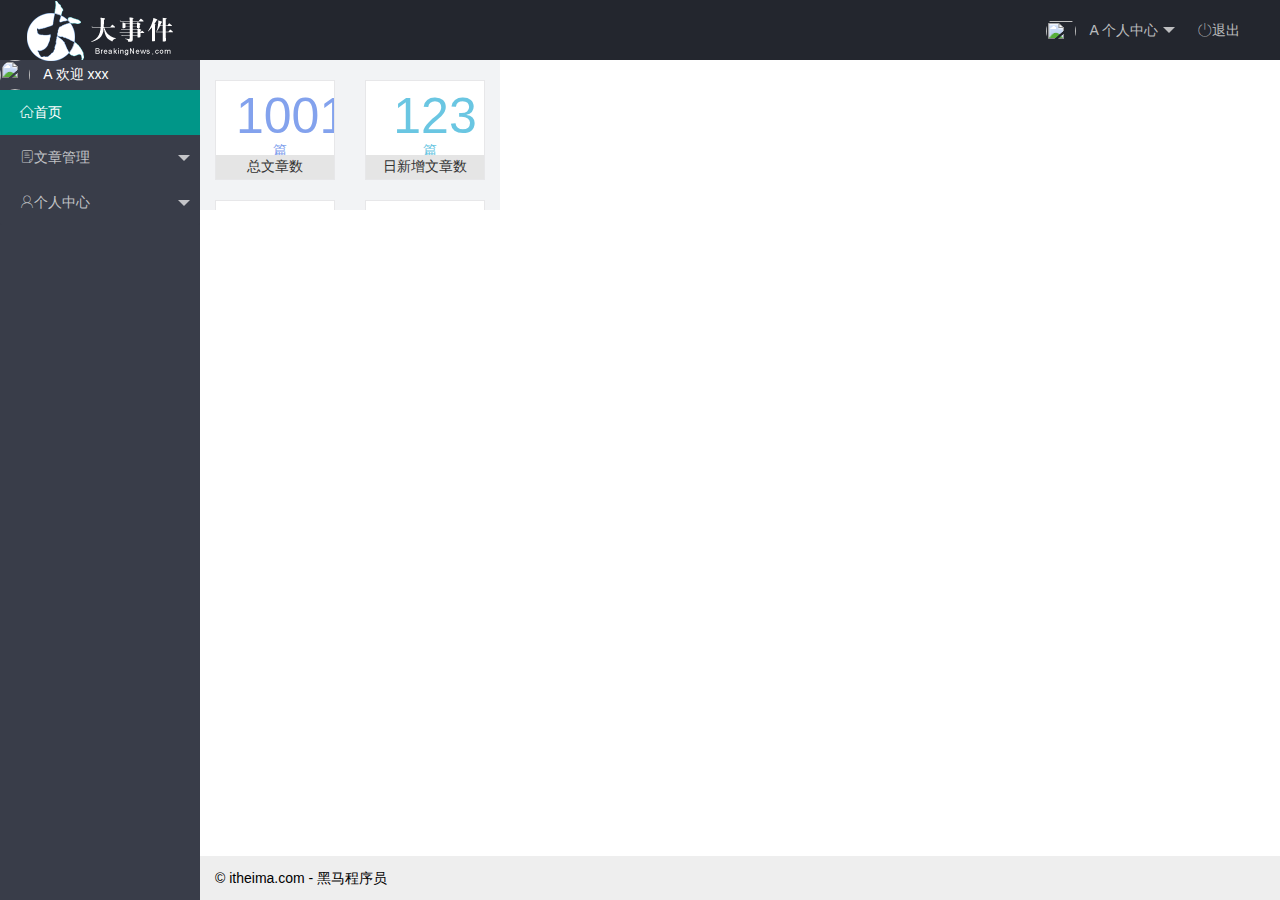
==== commit 8247c0c2: "完成个人中心开发" ====
--- a/index.html
+++ b/index.html
@@ -26,9 +26,9 @@
                         个人中心
                     </a>
                     <dl class="layui-nav-child">
-                        <dd><a href="">基本资料</a></dd>
-                        <dd><a href="">更换头像</a></dd>
-                        <dd><a href="">重置密码</a></dd>
+                        <dd><a href="./uesr/user_info.html" target="fm">基本资料</a></dd>
+                        <dd><a href="./uesr/user_avatar.html" target="fm">更换头像</a></dd>
+                        <dd><a href="./uesr/user_pwd.html" target="fm">重置密码</a></dd>
                     </dl>
                 </li>
                 <li class="layui-nav-item">
@@ -41,8 +41,8 @@
             <div class="layui-side-scroll">
                 <div class="userinfo">
                     <img src="http://t.cn/RCzsdCq" class="layui-nav-img">
-                        <span class="text-avatar">A</span>
-                        <span id="welcome">欢迎 xxx</span>
+                    <span class="text-avatar">A</span>
+                    <span id="welcome">欢迎 xxx</span>
                 </div>
                 <!-- 左侧导航区域 -->
                 <ul class="layui-nav layui-nav-tree" lay-filter="test" lay-shrink="all">
@@ -58,12 +58,12 @@
                             <dd><a href="javascript:;"><i class="layui-icon layui-icon-release"></i>发表文章</a></dd>
                         </dl>
                     </li>
-                    <li class="layui-nav-item"><a class="" href="javascript:;"><span
-                                class="iconfont icon-user"></span>个人中心</a>
+                    <li class="layui-nav-item">
+                        <a class="" href="javascript:;"><span class="iconfont icon-user"></span>个人中心</a>
                         <dl class="layui-nav-child">
-                            <dd><a href="javascript:;"><i class="layui-icon layui-icon-user"></i>基本资料</a></dd>
-                            <dd><a href="javascript:;"><i class="layui-icon layui-icon-picture-fine"></i>更换头像</a></dd>
-                            <dd><a href="javascript:;"><i class="layui-icon layui-icon-password"></i>重置密码</a></dd>
+                            <dd><a href="./uesr/user_info.html" target="fm"><i class="layui-icon layui-icon-user"></i>基本资料</a></dd>
+                            <dd><a href="./uesr/user_avatar.html" target="fm"><i class="layui-icon layui-icon-picture-fine"></i>更换头像</a></dd>
+                            <dd><a href="./uesr/user_pwd.html" target="fm"><i class="layui-icon layui-icon-password"></i>重置密码</a></dd>
                         </dl>
                     </li>
                 </ul>
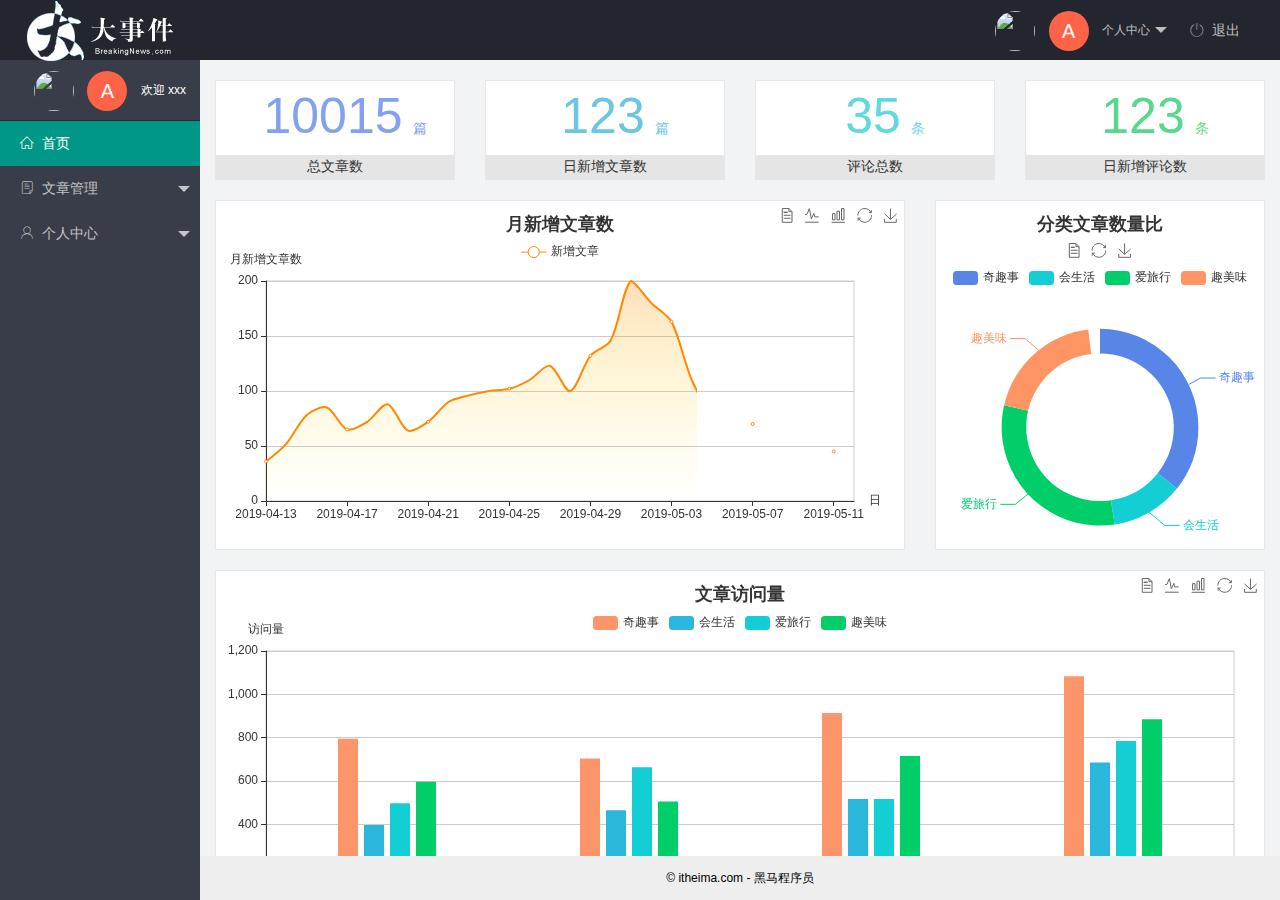
==== commit dac910e0: "完成文章管理功能开发" ====
--- a/index.html
+++ b/index.html
@@ -4,7 +4,7 @@
 <head>
     <meta charset="utf-8">
     <meta name="viewport" content="width=device-width, initial-scale=1, maximum-scale=1">
-    <title>layout 后台大布局 - Layui</title>
+    <title>layout 后台布局 - Layui</title>
     <link rel="stylesheet" href="./assets/fonts/iconfont.css">
     <link rel="stylesheet" href="./assets/lib/layui/css/layui.css">
     <link rel="stylesheet" href="./assets/css/index.css">
@@ -53,9 +53,9 @@
                     <li class="layui-nav-item">
                         <a class="" href="javascript:;"><span class="iconfont icon-16"></span></i>文章管理</a>
                         <dl class="layui-nav-child">
-                            <dd><a href="javascript:;"><i class="layui-icon layui-icon-app"></i>文件类别</a></dd>
-                            <dd><a href="javascript:;"><i class="layui-icon layui-icon-list"></i>文章列表</a></dd>
-                            <dd><a href="javascript:;"><i class="layui-icon layui-icon-release"></i>发表文章</a></dd>
+                            <dd><a href="./article/art_cate.html" target="fm"><i class="layui-icon layui-icon-app"></i>文件类别</a></dd>
+                            <dd><a href="./article/art_list.html" target="fm"><i class="layui-icon layui-icon-list"></i>文章列表</a></dd>
+                            <dd><a href="./article/art_pub.html" target="fm"><i class="layui-icon layui-icon-release"></i>发表文章</a></dd>
                         </dl>
                     </li>
                     <li class="layui-nav-item">
--- a/assets/css/index.css
+++ b/assets/css/index.css
@@ -0,0 +1,58 @@
+.layui-footer {
+    text-align: center;
+    font-size: 12px;
+}
+
+.iconfont,.layui-icon {
+    margin-right: 8px;
+}
+
+.layui-icon {
+    margin-left: 20px;
+}
+
+.layui-body {
+    overflow: hidden;
+}
+
+iframe {
+    width: 100%;
+    height: 100%;
+}
+
+a {
+    transition: none!important;
+}
+
+/* 头像部分 */
+.userinfo {
+    height: 60px;
+    line-height: 60px;
+    text-align: center;
+    font-size: 12px;
+    user-select: none;
+}
+
+.layui-side-scroll .userinfo {
+    border-bottom: 1px solid #282b33;
+}
+
+.layui-nav-img {
+    width: 40px;
+    height: 40px;
+}
+
+.text-avatar {
+    position: relative;
+    display: inline-block;
+    width: 40px;
+    height: 40px;
+    top: 4px;
+    margin-right: 10px;
+    line-height: 40px;
+    text-align: center;
+    border-radius: 50%;
+    background-color: tomato;
+    font-size: 20px;
+    color: #fff;
+}